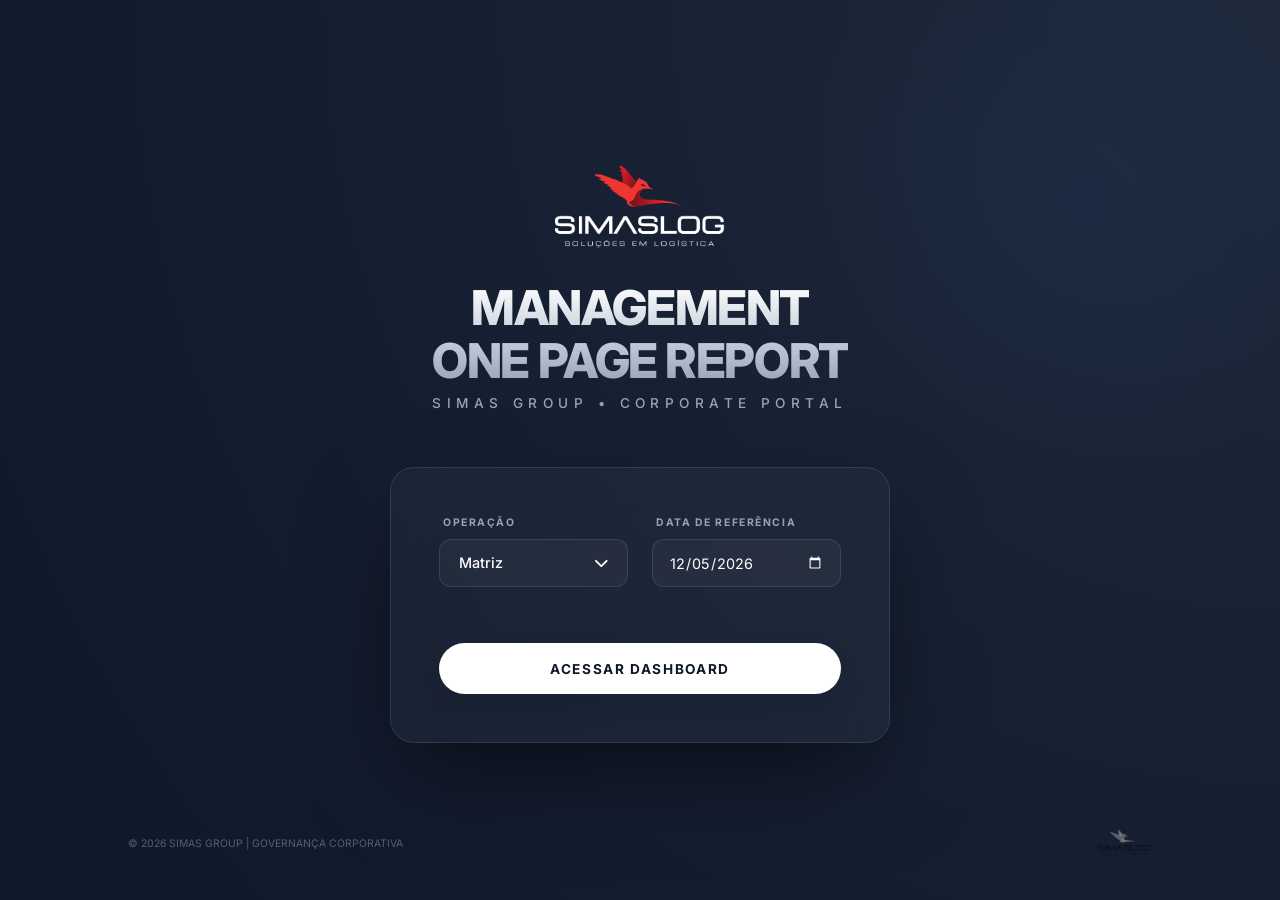
==== index.html @ 9696222a "Add files via upload" ====
<!DOCTYPE html>
<html lang="pt-BR">

<head>
    <meta charset="UTF-8">
    <meta name="viewport" content="width=device-width, initial-scale=1.0">
    <title>Management One Page Report - Simas Logística</title>
    <link href="https://fonts.googleapis.com/css2?family=Inter:wght@300;400;500;600;700;800;900&display=swap"
        rel="stylesheet">
    <link rel="stylesheet" href="https://cdnjs.cloudflare.com/ajax/libs/font-awesome/6.0.0/css/all.min.css">
    <style>
        :root {
            --primary: #0f172a;
            --accent: #3b82f6;
            --white: #ffffff;
            --glass: rgba(255, 255, 255, 0.03);
            --glass-border: rgba(255, 255, 255, 0.1);
            --text-muted: #94a3b8;
        }

        * {
            margin: 0;
            padding: 0;
            box-sizing: border-box;
            font-family: 'Inter', sans-serif;
        }

        body {
            height: 100vh;
            overflow: hidden;
            background: radial-gradient(circle at top right, #1e293b, #0f172a);
            display: flex;
            align-items: center;
            justify-content: center;
            color: var(--white);
            position: relative;
        }

        .bg-glow {
            position: absolute;
            width: 600px;
            height: 600px;
            background: radial-gradient(circle, rgba(59, 130, 246, 0.05) 0%, transparent 70%);
            top: -100px;
            right: -100px;
            z-index: 0;
        }

        .container {
            width: 100%;
            max-width: 1200px;
            padding: 0 5%;
            z-index: 10;
            display: flex;
            flex-direction: column;
            align-items: center;
            text-align: center;
        }

        .hero-section {
            margin-bottom: 3.5rem;
        }

        .main-logo {
            width: 180px;
            margin-bottom: 1.5rem;
        }

        .hero-title {
            font-size: 3rem;
            font-weight: 800;
            line-height: 1.1;
            letter-spacing: -0.03em;
            margin-bottom: 0.5rem;
            text-transform: uppercase;
            background: linear-gradient(to bottom, #ffffff, #94a3b8);
            -webkit-background-clip: text;
            background-clip: text;
            -webkit-text-fill-color: transparent;
        }

        .hero-subtitle {
            font-size: 0.85rem;
            font-weight: 500;
            color: var(--text-muted);
            letter-spacing: 0.4em;
            text-transform: uppercase;
            margin-top: 0.5rem;
        }

        .controls-card {
            background: var(--glass);
            backdrop-filter: blur(20px);
            padding: 3rem;
            border-radius: 24px;
            border: 1px solid var(--glass-border);
            width: 100%;
            max-width: 500px;
            box-shadow: 0 40px 100px -20px rgba(0, 0, 0, 0.6);
            animation: fadeIn 1s ease-out;
        }

        @keyframes fadeIn {
            from {
                opacity: 0;
                transform: translateY(20px);
            }

            to {
                opacity: 1;
                transform: translateY(0);
            }
        }

        .selection-group {
            display: grid;
            grid-template-columns: 1fr 1fr;
            gap: 1.5rem;
            margin-bottom: 2.5rem;
        }

        .selector-box {
            display: flex;
            flex-direction: column;
            align-items: flex-start;
            gap: 0.6rem;
            text-align: left;
            position: relative;
        }

        .label {
            font-size: 0.65rem;
            font-weight: 700;
            color: var(--text-muted);
            text-transform: uppercase;
            letter-spacing: 0.15em;
            padding-left: 4px;
        }

        .discrete-btn {
            width: 100%;
            background: rgba(255, 255, 255, 0.04);
            border: 1px solid var(--glass-border);
            color: white;
            padding: 0.9rem 1.2rem;
            border-radius: 12px;
            font-size: 0.9rem;
            font-weight: 500;
            cursor: pointer;
            transition: all 0.3s cubic-bezier(0.4, 0, 0.2, 1);
            display: flex;
            justify-content: space-between;
            align-items: center;
        }

        .discrete-btn:hover {
            background: rgba(255, 255, 255, 0.08);
            border-color: rgba(255, 255, 255, 0.2);
        }

        #filialMenu {
            display: none;
            position: absolute;
            top: calc(100% + 8px);
            left: 0;
            width: 100%;
            background: #1e293b;
            border: 1px solid var(--glass-border);
            border-radius: 12px;
            overflow: hidden;
            z-index: 100;
            box-shadow: 0 20px 40px rgba(0, 0, 0, 0.5);
        }

        .menu-item {
            padding: 0.8rem 1.2rem;
            font-size: 0.85rem;
            cursor: pointer;
            transition: background 0.2s;
        }

        .menu-item:hover {
            background: var(--accent);
        }

        .date-input {
            width: 100%;
            background: rgba(255, 255, 255, 0.04);
            border: 1px solid var(--glass-border);
            color: white;
            padding: 0.85rem 1rem;
            border-radius: 12px;
            font-size: 0.9rem;
            font-family: inherit;
            cursor: pointer;
            outline: none;
            color-scheme: dark;
        }

        .btn-submit {
            width: 100%;
            background: var(--white);
            color: var(--primary);
            border: none;
            padding: 1.1rem;
            border-radius: 100px;
            font-size: 0.85rem;
            font-weight: 700;
            text-transform: uppercase;
            letter-spacing: 0.12em;
            cursor: pointer;
            transition: all 0.4s cubic-bezier(0.23, 1, 0.32, 1);
            box-shadow: 0 10px 25px rgba(0, 0, 0, 0.1);
            margin-top: 1rem;
        }

        .btn-submit:hover {
            transform: scale(1.02);
            box-shadow: 0 15px 35px rgba(0, 0, 0, 0.2);
            background: #f8fafc;
        }

        .footer {
            position: absolute;
            bottom: 2.5rem;
            width: 100%;
            padding: 0 10%;
            display: flex;
            justify-content: space-between;
            align-items: center;
            opacity: 0.5;
            font-size: 0.65rem;
            color: var(--text-muted);
        }

        .footer-logo img {
            height: 30px;
            filter: grayscale(1) invert(1);
        }
    </style>
</head>

<body>

    <div class="bg-glow"></div>

    <div class="container">
        <div class="hero-section">
            <img src="logo.png" alt="Simas Logística" class="main-logo">
            <h1 class="hero-title">Management <br> One Page Report</h1>
            <div class="hero-subtitle">Simas Group &bull; Corporate Portal</div>
        </div>

        <div class="controls-card">
            <div class="selection-group">
                <div class="selector-box">
                    <span class="label">Operação</span>
                    <button class="discrete-btn" id="branchTrigger" onclick="toggleMenu()">
                        <span id="selectedBranchLabel">Matriz</span>
                        <i class="fas fa-chevron-down"></i>
                    </button>
                    <div id="filialMenu">
                        <div class="menu-item" onclick="selectFilial('Matriz')">Matriz</div>
                        <div class="menu-item" onclick="selectFilial('Funeas')">Funeas</div>
                        <div class="menu-item" onclick="selectFilial('Sorocaba')">Sorocaba</div>
                        <div class="menu-item" onclick="selectFilial('São Roque')">São Roque</div>
                        <div class="menu-item" onclick="selectFilial('Prefeitura SJP')">Prefeitura SJP</div>
                        <div class="menu-item" onclick="selectFilial('Camaçari')">Camaçari</div>
                    </div>
                </div>

                <div class="selector-box">
                    <span class="label">Data de Referência</span>
                    <input type="date" id="dateSelect" class="date-input">
                </div>
            </div>

            <button class="btn-submit" onclick="accessReport()">
                Acessar Dashboard
            </button>
        </div>
    </div>

    <div class="footer">
        <div>© 2026 SIMAS GROUP | GOVERNANÇA CORPORATIVA</div>
        <div class="footer-logo"><img src="logo.png" alt="Logo"></div>
    </div>

    <script>
        let selectedFilial = 'Matriz';
        const now = new Date();
        document.getElementById('dateSelect').value = now.toISOString().split('T')[0];

        function toggleMenu() {
            const menu = document.getElementById('filialMenu');
            menu.style.display = menu.style.display === 'block' ? 'none' : 'block';
        }

        function selectFilial(name) {
            selectedFilial = name;
            document.getElementById('selectedBranchLabel').innerText = name;
            document.getElementById('filialMenu').style.display = 'none';
        }

        function accessReport() {
            const dateVal = document.getElementById('dateSelect').value;
            if (!dateVal) return alert('Selecione a data');
            window.location.href = `report.html?op=${encodeURIComponent(selectedFilial)}&date=${dateVal}`;
        }

        window.onclick = function (event) {
            if (!event.target.matches('#branchTrigger') && !event.target.closest('#branchTrigger')) {
                document.getElementById('filialMenu').style.display = "none";
            }
        }
    </script>

</body>

</html>
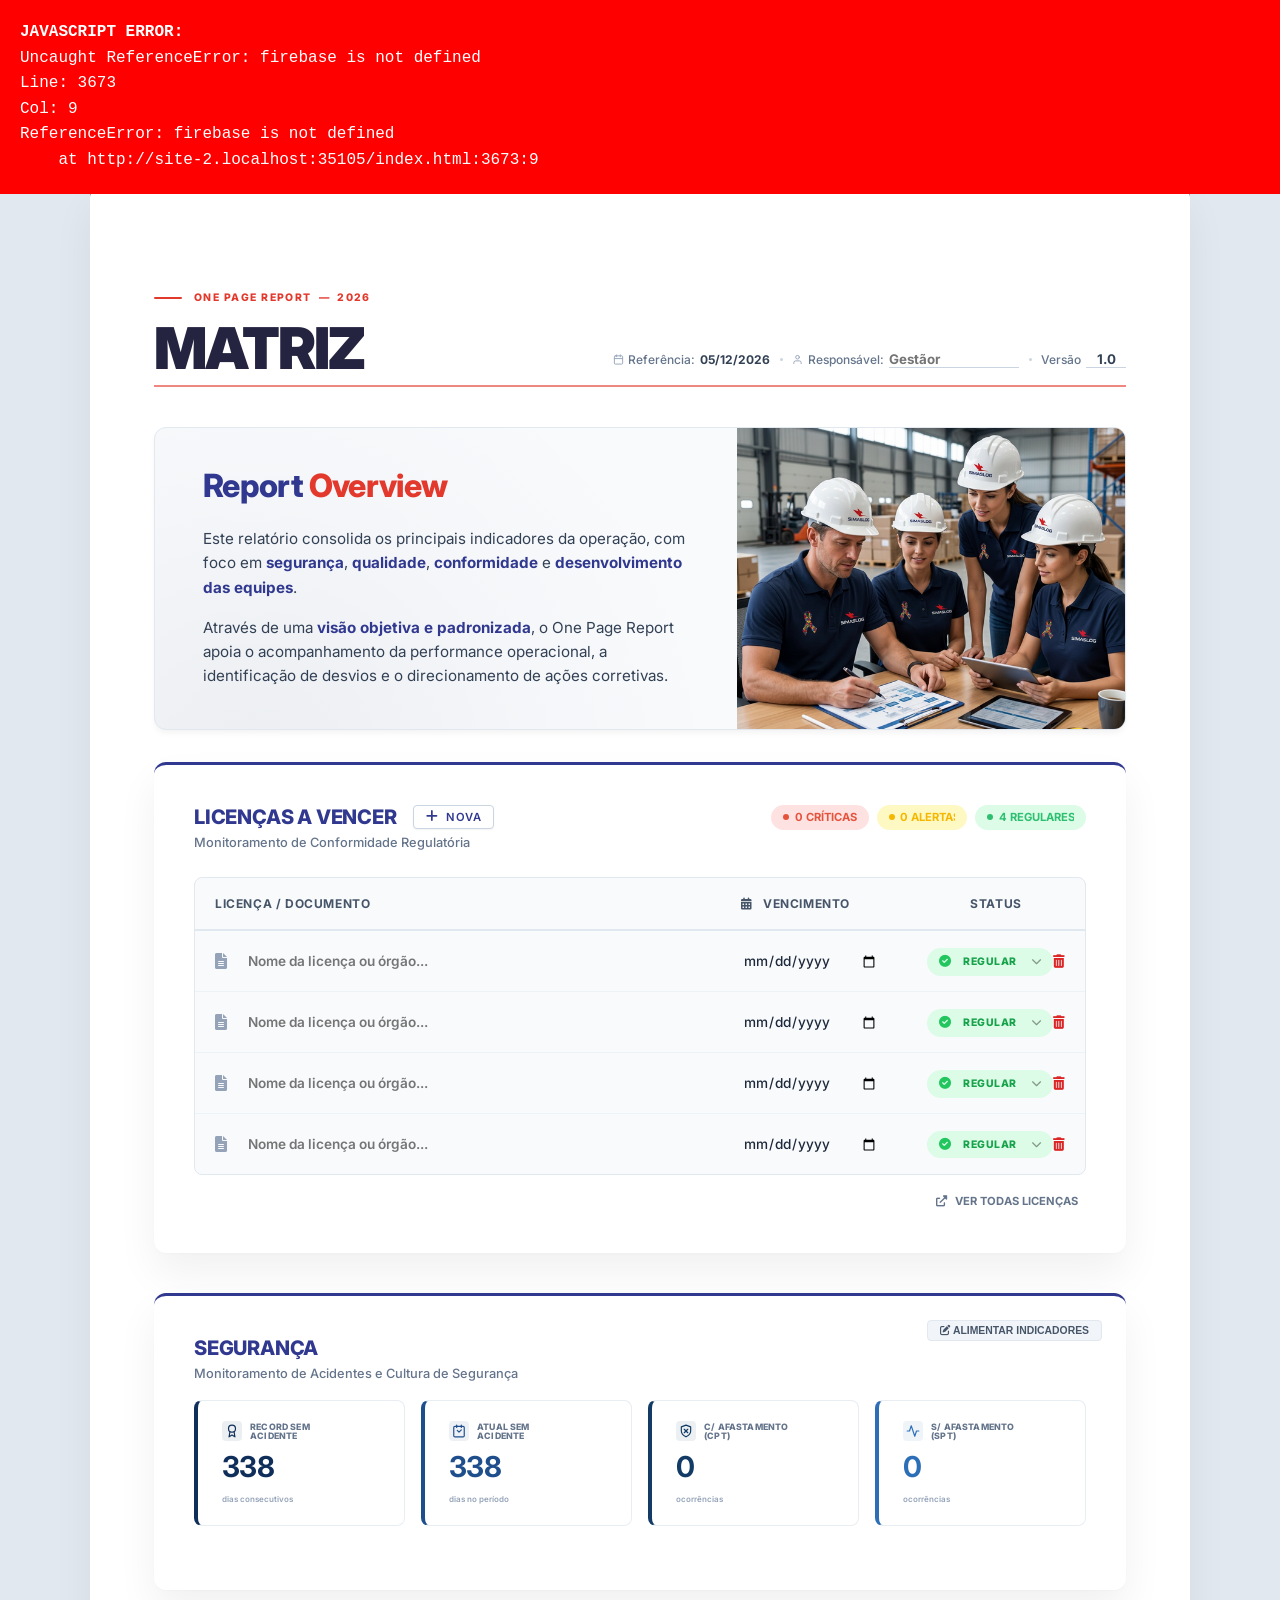
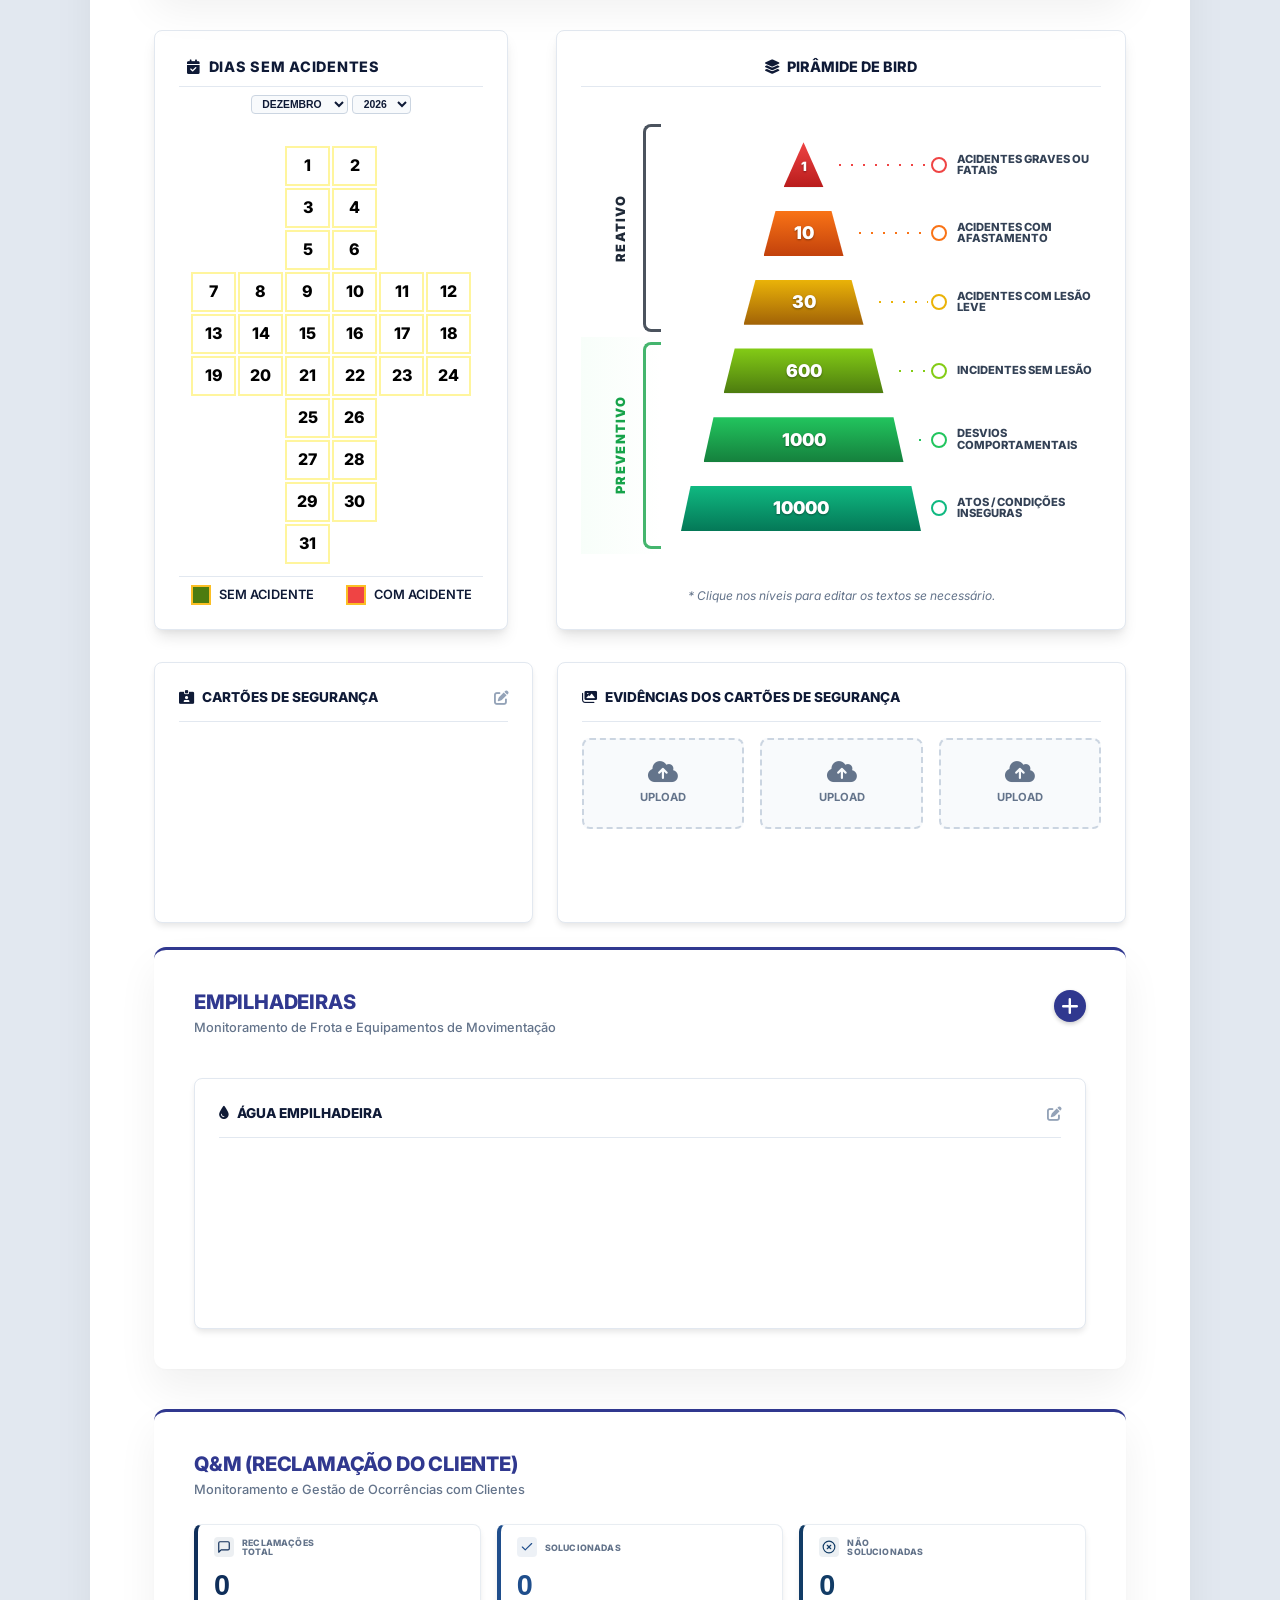
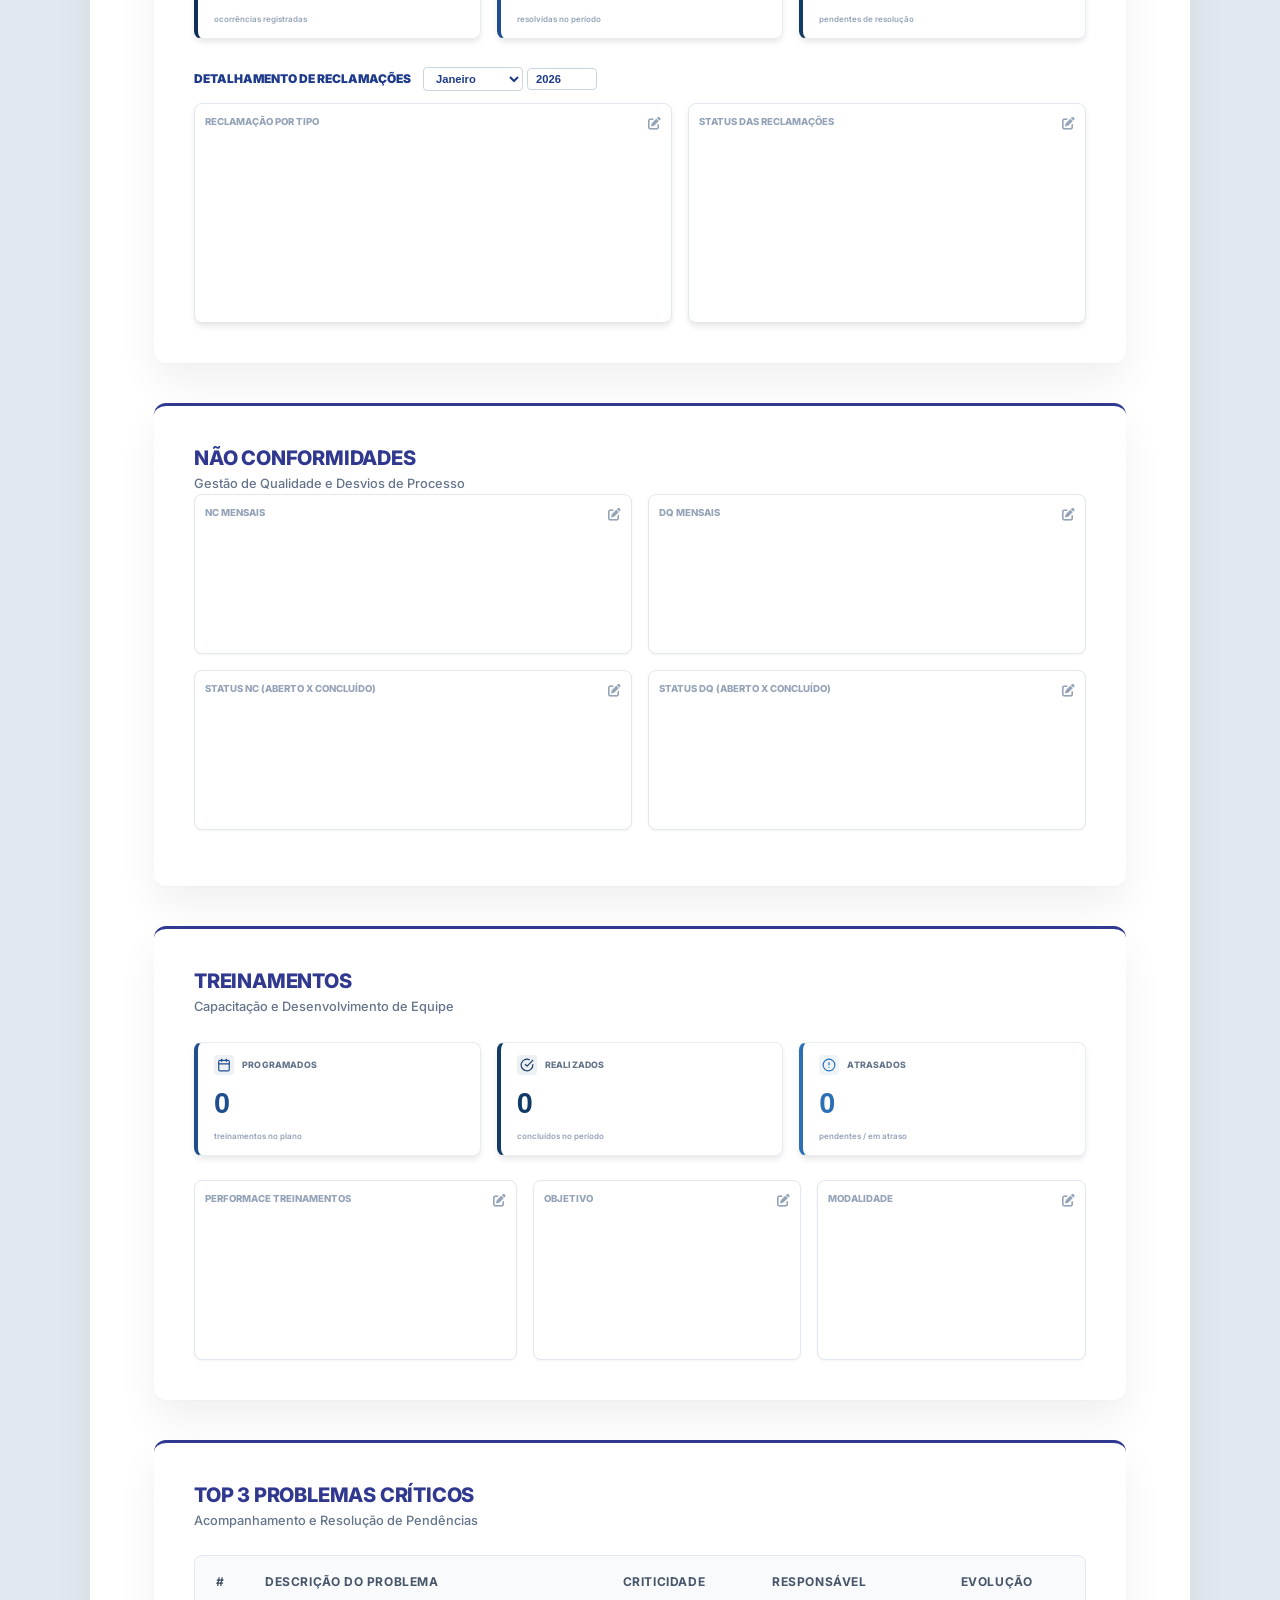
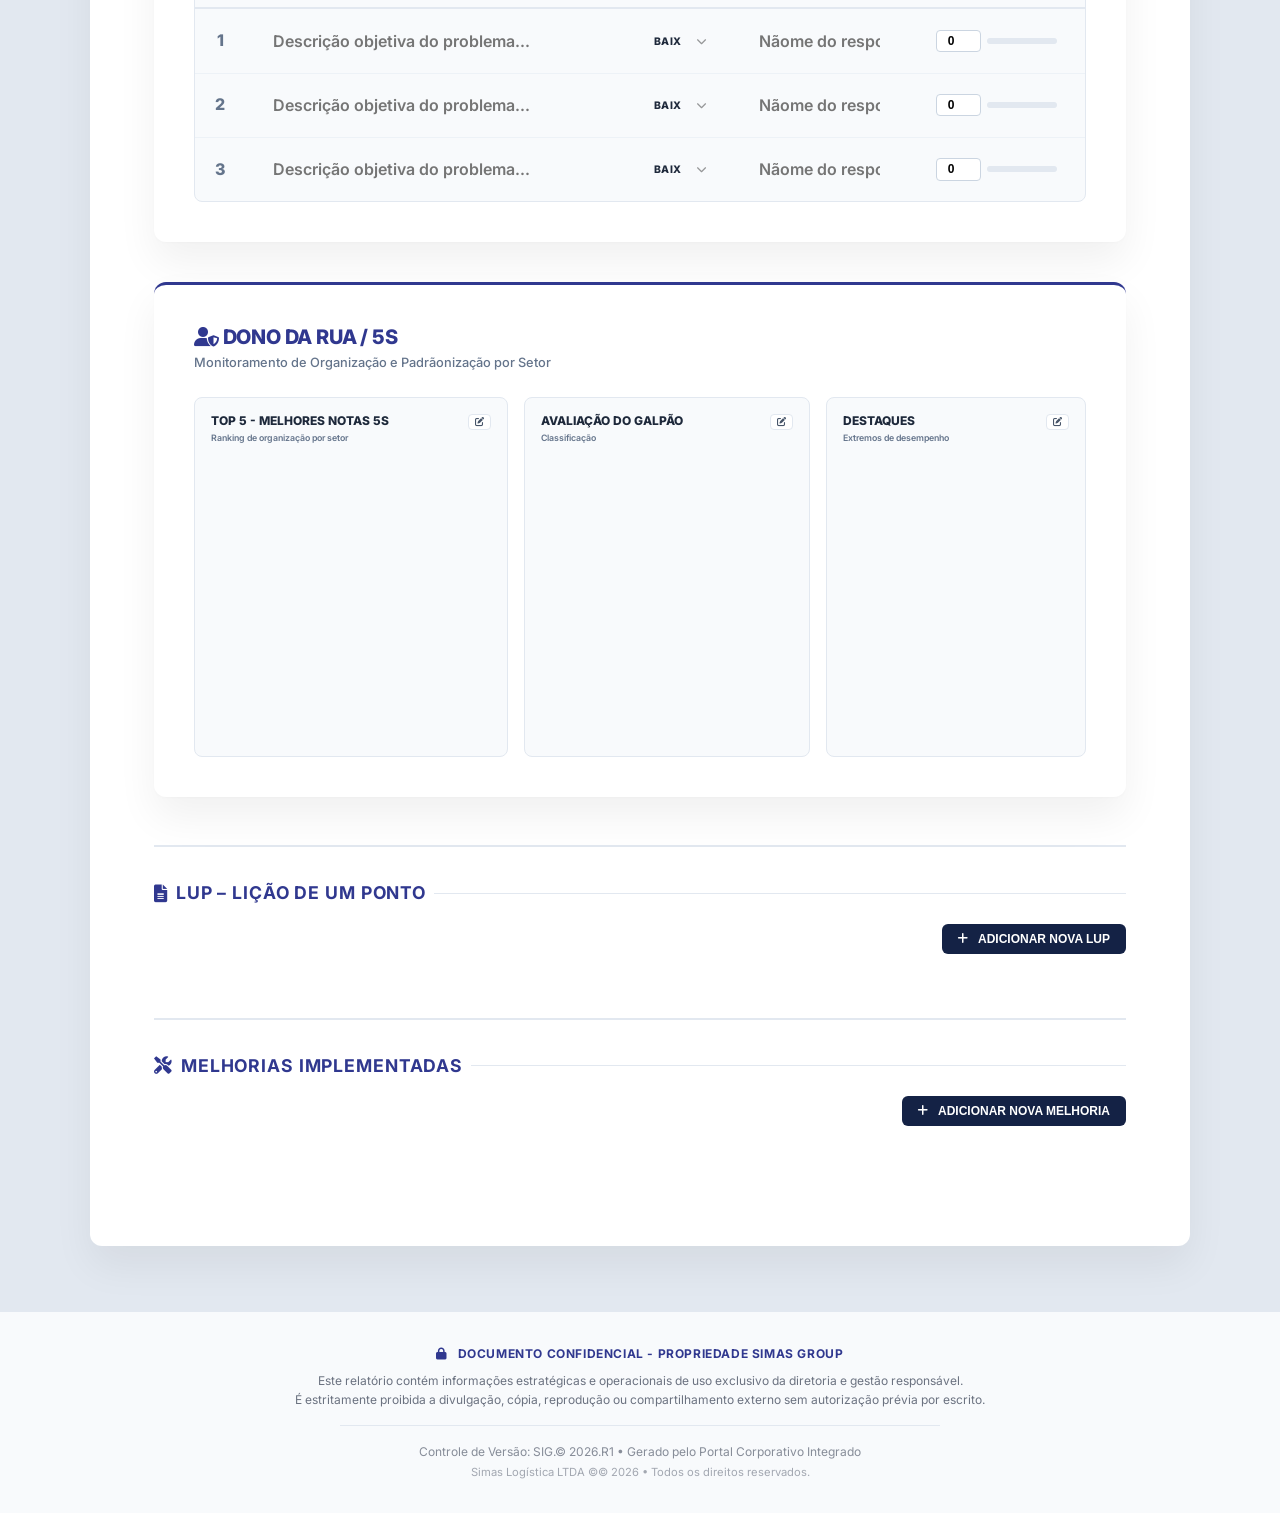
==== commit 7e1b74af: "Add files via upload" ====
--- a/index.html
+++ b/index.html
@@ -2,319 +2,3745 @@
 <html lang="pt-BR">
 
 <head>
+
+    <script>
+        window.onerror = function(msg, url, line, col, error) {
+            var errDiv = document.createElement('div');
+            errDiv.style.cssText = 'position:fixed;top:0;left:0;width:100%;background:red;color:white;z-index:9999;padding:20px;font-size:16px;font-family:monospace;white-space:pre-wrap;';
+            errDiv.innerHTML = '<strong>JAVASCRIPT ERROR:</strong><br>' + msg + '<br>Line: ' + line + '<br>Col: ' + col + '<br>' + (error ? error.stack : '');
+            document.body.appendChild(errDiv);
+            return false;
+        };
+        window.addEventListener('unhandledrejection', function(event) {
+            var errDiv = document.createElement('div');
+            errDiv.style.cssText = 'position:fixed;top:0;left:0;width:100%;background:red;color:white;z-index:9999;padding:20px;font-size:16px;font-family:monospace;white-space:pre-wrap;';
+            errDiv.innerHTML = '<strong>PROMISE REJECTION:</strong><br>' + event.reason;
+            if(document.body) document.body.appendChild(errDiv);
+        });
+    </script>
+
     <meta charset="UTF-8">
     <meta name="viewport" content="width=device-width, initial-scale=1.0">
-    <title>Management One Page Report - Simas Logística</title>
-    <link href="https://fonts.googleapis.com/css2?family=Inter:wght@300;400;500;600;700;800;900&display=swap"
+    <title>One Page Report - Simas Logística</title>
+    <link rel="stylesheet" href="style.css">
+    <link rel="stylesheet" href="css/safety-cross.css">
+    <link href="https://fonts.googleapis.com/css2?family=Inter:wght@300;400;500;600;700;800&display=swap"
         rel="stylesheet">
     <link rel="stylesheet" href="https://cdnjs.cloudflare.com/ajax/libs/font-awesome/6.0.0/css/all.min.css">
+    <script src="https://cdn.jsdelivr.net/npm/chart.js"></script>
+    <script src="https://cdn.jsdelivr.net/npm/chartjs-plugin-datalabels@2"></script>
     <style>
-        :root {
-            --primary: #0f172a;
-            --accent: #3b82f6;
-            --white: #ffffff;
-            --glass: rgba(255, 255, 255, 0.03);
-            --glass-border: rgba(255, 255, 255, 0.1);
-            --text-muted: #94a3b8;
-        }
-
-        * {
+        /* Specific Report Styles */
+        body {
+            background-color: #e2e8f0;
+            padding-top: 100px;
+            /* compensa o header fixo */
+        }
+
+        /* ============================================
+           INSTITUTIONAL REPORT HEADER
+        ============================================ */
+        .report-inst-header {
+            position: fixed;
+            top: 0;
+            left: 0;
+            width: 100%;
+            z-index: 1100;
+            background: #252440;
+            height: 100px;
+            display: flex;
+            align-items: center;
+            padding: 0 2rem;
+            justify-content: space-between;
+            font-family: var(--font-sans);
+            box-shadow: 0 2px 12px rgba(0, 0, 0, 0.25);
+        }
+
+        /* Thin accent line at bottom */
+        .report-inst-header::after {
+            content: '';
+            position: absolute;
+            bottom: 0;
+            left: 0;
+            width: 100%;
+            height: 3px;
+            background: #e3382c;
+        }
+
+        /* LEFT SIDE */
+        .rih-left {
+            display: flex;
+            align-items: center;
+            gap: 1rem;
+        }
+
+        .rih-logo {
+            height: 60px;
+            width: auto;
+            flex-shrink: 0;
+        }
+
+        .rih-divider {
+            width: 1px;
+            height: 50px;
+            background: rgba(255, 255, 255, 0.2);
+            flex-shrink: 0;
+        }
+
+        .rih-brand {
+            display: flex;
+            flex-direction: column;
+            gap: 2px;
+        }
+
+        .rih-brand-name {
+            font-size: 1.4rem;
+            font-weight: 800;
+            color: #ffffff;
+            letter-spacing: -0.01em;
+            line-height: 1;
+        }
+
+        .rih-brand-sub {
+            font-size: 0.85rem;
+            font-weight: 500;
+            color: rgba(255, 255, 255, 0.55);
+            letter-spacing: 0.04em;
+            text-transform: uppercase;
+        }
+
+        .rih-separator {
+            width: 1px;
+            height: 28px;
+            background: rgba(255, 255, 255, 0.15);
+            margin: 0 0.5rem;
+            flex-shrink: 0;
+        }
+
+        .rih-doc-type {
+            display: flex;
+            flex-direction: column;
+            gap: 2px;
+        }
+
+        .rih-doc-label {
+            font-size: 0.75rem;
+            font-weight: 700;
+            color: rgba(255, 255, 255, 0.45);
+            text-transform: uppercase;
+            letter-spacing: 0.08em;
+            line-height: 1;
+        }
+
+        .rih-doc-title {
+            font-size: 1.15rem;
+            font-weight: 700;
+            color: #ffffff;
+            line-height: 1;
+            display: flex;
+            align-items: center;
+            gap: 0.4rem;
+        }
+
+        .rih-aÁÁrea-tag {
+            background: rgba(255, 255, 255, 0.12);
+            border: 1px solid rgba(255, 255, 255, 0.2);
+            border-radius: 4px;
+            padding: 1px 7px;
+            font-size: 0.85rem;
+            font-weight: 600;
+            color: rgba(255, 255, 255, 0.85);
+            display: flex;
+            align-items: center;
+            gap: 0.25rem;
+        }
+
+        .rih-aÁÁrea-tag input {
+            background: transparent;
+            border: none;
+            color: inherit;
+            font-size: inherit;
+            font-weight: inherit;
+            font-family: inherit;
+            width: 75px;
+            outline: none;
+            padding: 0;
+        }
+
+        /* RIGHT SIDE */
+        .rih-right {
+            display: flex;
+            align-items: center;
+            gap: 1.25rem;
+        }
+
+        .rih-meta-item {
+            display: flex;
+            flex-direction: column;
+            align-items: flex-end;
+            gap: 1px;
+        }
+
+        .rih-meta-label {
+            font-size: 0.7rem;
+            font-weight: 700;
+            color: rgba(255, 255, 255, 0.4);
+            text-transform: uppercase;
+            letter-spacing: 0.08em;
+            line-height: 1;
+        }
+
+        .rih-meta-value {
+            font-size: 1.1rem;
+            font-weight: 700;
+            color: #ffffff;
+            line-height: 1.1;
+        }
+
+        .rih-meta-value input {
+            background: transparent;
+            border: none;
+            border-bottom: 1px solid rgba(255, 255, 255, 0.2);
+            color: #ffffff;
+            font-size: inherit;
+            font-weight: inherit;
+            font-family: inherit;
+            text-align: right;
+            outline: none;
+            padding: 0 0 1px 0;
+            width: 120px;
+            transition: border-color 0.2s;
+        }
+
+        .rih-meta-value input:focus {
+            border-bottom-color: rgba(255, 255, 255, 0.6);
+        }
+
+        .rih-meta-value input.narrow {
+            width: 50px;
+        }
+
+        .rih-home-btn {
+            display: flex;
+            align-items: center;
+            gap: 0.4rem;
+            background: rgba(255, 255, 255, 0.1);
+            border: 1px solid rgba(255, 255, 255, 0.18);
+            color: rgba(255, 255, 255, 0.8);
+            border-radius: 6px;
+            padding: 0.35rem 0.75rem;
+            font-size: 0.72rem;
+            font-weight: 600;
+            cursor: pointer;
+            text-decoration: none;
+            transition: all 0.2s;
+            font-family: var(--font-sans);
+            margin-left: 0.5rem;
+        }
+
+        .rih-home-btn:hover {
+            background: rgba(255, 255, 255, 0.18);
+            color: #ffffff;
+        }
+
+        .rih-home-btn svg {
+            width: 13px;
+            height: 13px;
+            flex-shrink: 0;
+        }
+
+        .rih-vert-divider {
+            width: 1px;
+            height: 32px;
+            background: rgba(255, 255, 255, 0.12);
+        }
+
+        /* ============================================
+           FILIAL IDENTITY BLOCK
+        ============================================ */
+        .filial-identity-block {
+            background: #ffffff;
+            padding: 2.5rem 0 1rem 0;
+            margin-bottom: 1.5rem;
+        }
+
+        .fib-eyebrow {
+            display: flex;
+            align-items: center;
+            gap: 0.75rem;
+            margin-bottom: 1rem;
+        }
+
+        .fib-eyebrow-line {
+            display: inline-block;
+            width: 28px;
+            height: 2px;
+            background: #e3382c;
+            flex-shrink: 0;
+            border-radius: 2px;
+        }
+
+        .fib-eyebrow-text {
+            font-size: 0.65rem;
+            font-weight: 800;
+            text-transform: uppercase;
+            letter-spacing: 0.14em;
+            color: #e3382c;
+            line-height: 1;
+        }
+
+        .fib-title {
+            font-size: 3.6rem;
+            font-weight: 900;
+            color: #252440;
+            letter-spacing: -0.03em;
+            line-height: 1;
+            margin: 0 0 1.5rem 0;
+            font-family: var(--font-sans);
+        }
+
+        .fib-rule {
+            height: 1.5px;
+            background: #e3382c;
+            border: none;
+            margin-bottom: 0;
+            opacity: 0.6;
+        }
+
+        .fib-meta {
+            display: flex;
+            align-items: center;
+            gap: 0.6rem;
+            flex-wrap: wrap;
+        }
+
+        .fib-meta-item {
+            display: inline-flex;
+            align-items: center;
+            gap: 0.3rem;
+            font-size: 0.75rem;
+            color: #64748b;
+            font-weight: 500;
+        }
+
+        .fib-meta-item svg {
+            color: #94a3b8;
+        }
+
+        .fib-meta-item strong {
+            color: #334155;
+            font-weight: 700;
+        }
+
+        .fib-meta-dot {
+            display: inline-block;
+            width: 3px;
+            height: 3px;
+            border-radius: 50%;
+            background: #cbd5e1;
+            flex-shrink: 0;
+        }
+
+        /* ============================================
+           COMMITMENT CARD
+        ============================================ */
+        /* ============================================
+           OVERVIEW CARD (INSTITUTIONAL)
+        ============================================ */
+        .overview-card {
+            background: #f8fafc;
+            border: 1px solid #e2e8f0;
+            border-radius: 12px;
+            display: grid;
+            grid-template-columns: 1.5fr 1fr;
+            overflow: hidden;
+            box-shadow: 0 4px 6px -1px rgba(0, 0, 0, 0.05);
+            margin-bottom: 2rem;
+            align-items: center;
+            position: relative;
+        }
+
+        .overview-card::before {
+            content: '';
+            position: absolute;
+            bottom: 0;
+            left: 0;
+            width: 100%;
+            height: 100%;
+            background: radial-gradient(circle at 10% 115%, rgba(0, 10, 55, 0.05) 0%, rgba(0, 10, 55, 0.015) 30%, transparent 50%);
+            pointer-events: none;
+            z-index: 1;
+        }
+
+        .overview-content {
+            padding: 2.5rem 3rem;
+            display: flex;
+            flex-direction: column;
+            justify-content: center;
+            position: relative;
+            z-index: 2;
+        }
+
+        .overview-title {
+            font-size: 2rem;
+            font-weight: 800;
+            margin-bottom: 1.5rem;
+            line-height: 1.1;
+            letter-spacing: -0.02em;
+            font-family: var(--font-sans);
+        }
+
+        .overview-title span.report {
+            color: #30388F;
+        }
+
+        .overview-title span.overview {
+            color: #e3382c;
+        }
+
+        .overview-text {
+            font-size: 0.95rem;
+            color: #334155;
+            line-height: 1.6;
+            font-family: var(--font-sans);
+        }
+
+        .overview-text p {
+            margin-bottom: 1rem;
+        }
+
+        .overview-text p:last-child {
+            margin-bottom: 0;
+        }
+
+        .overview-text strong {
+            font-weight: 700;
+            color: #30388F;
+        }
+
+        .overview-image {
+            width: 100%;
+            height: 100%;
+            min-height: 250px;
+            background-image: url('[data-uri]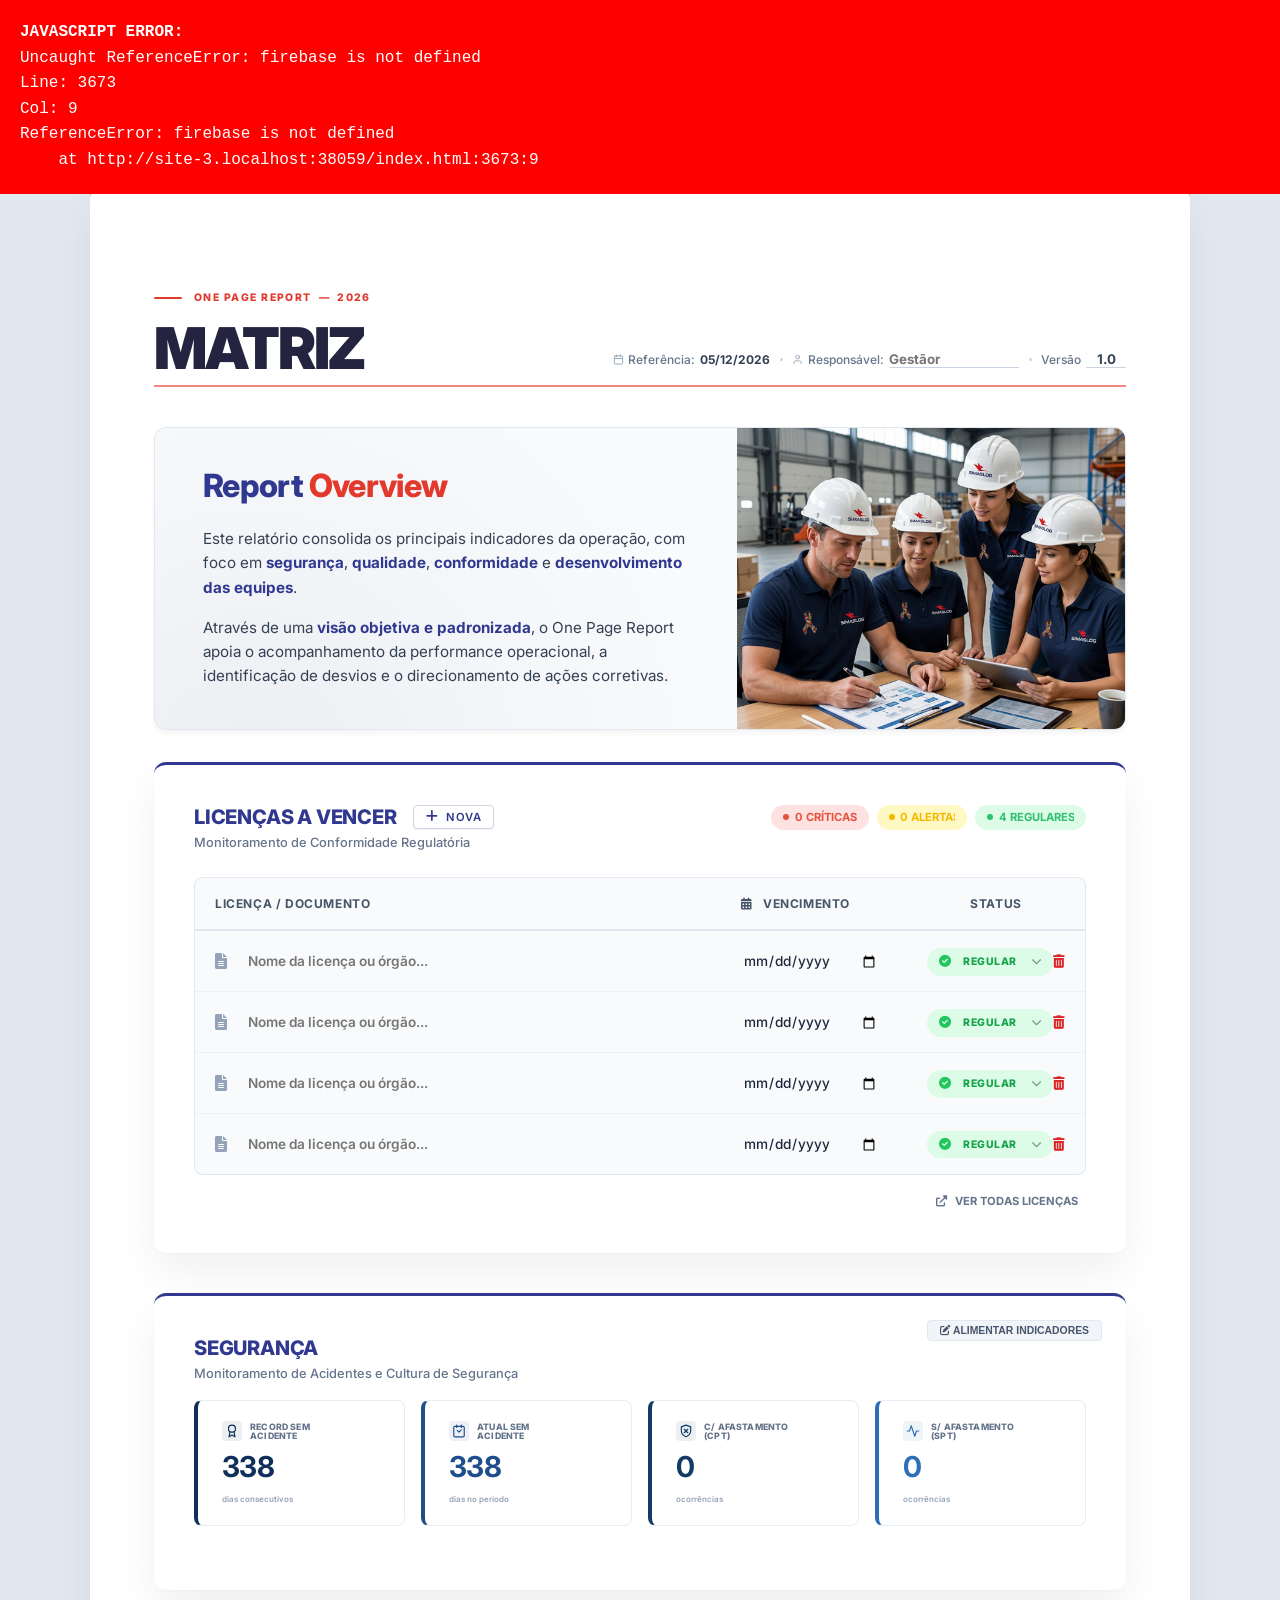
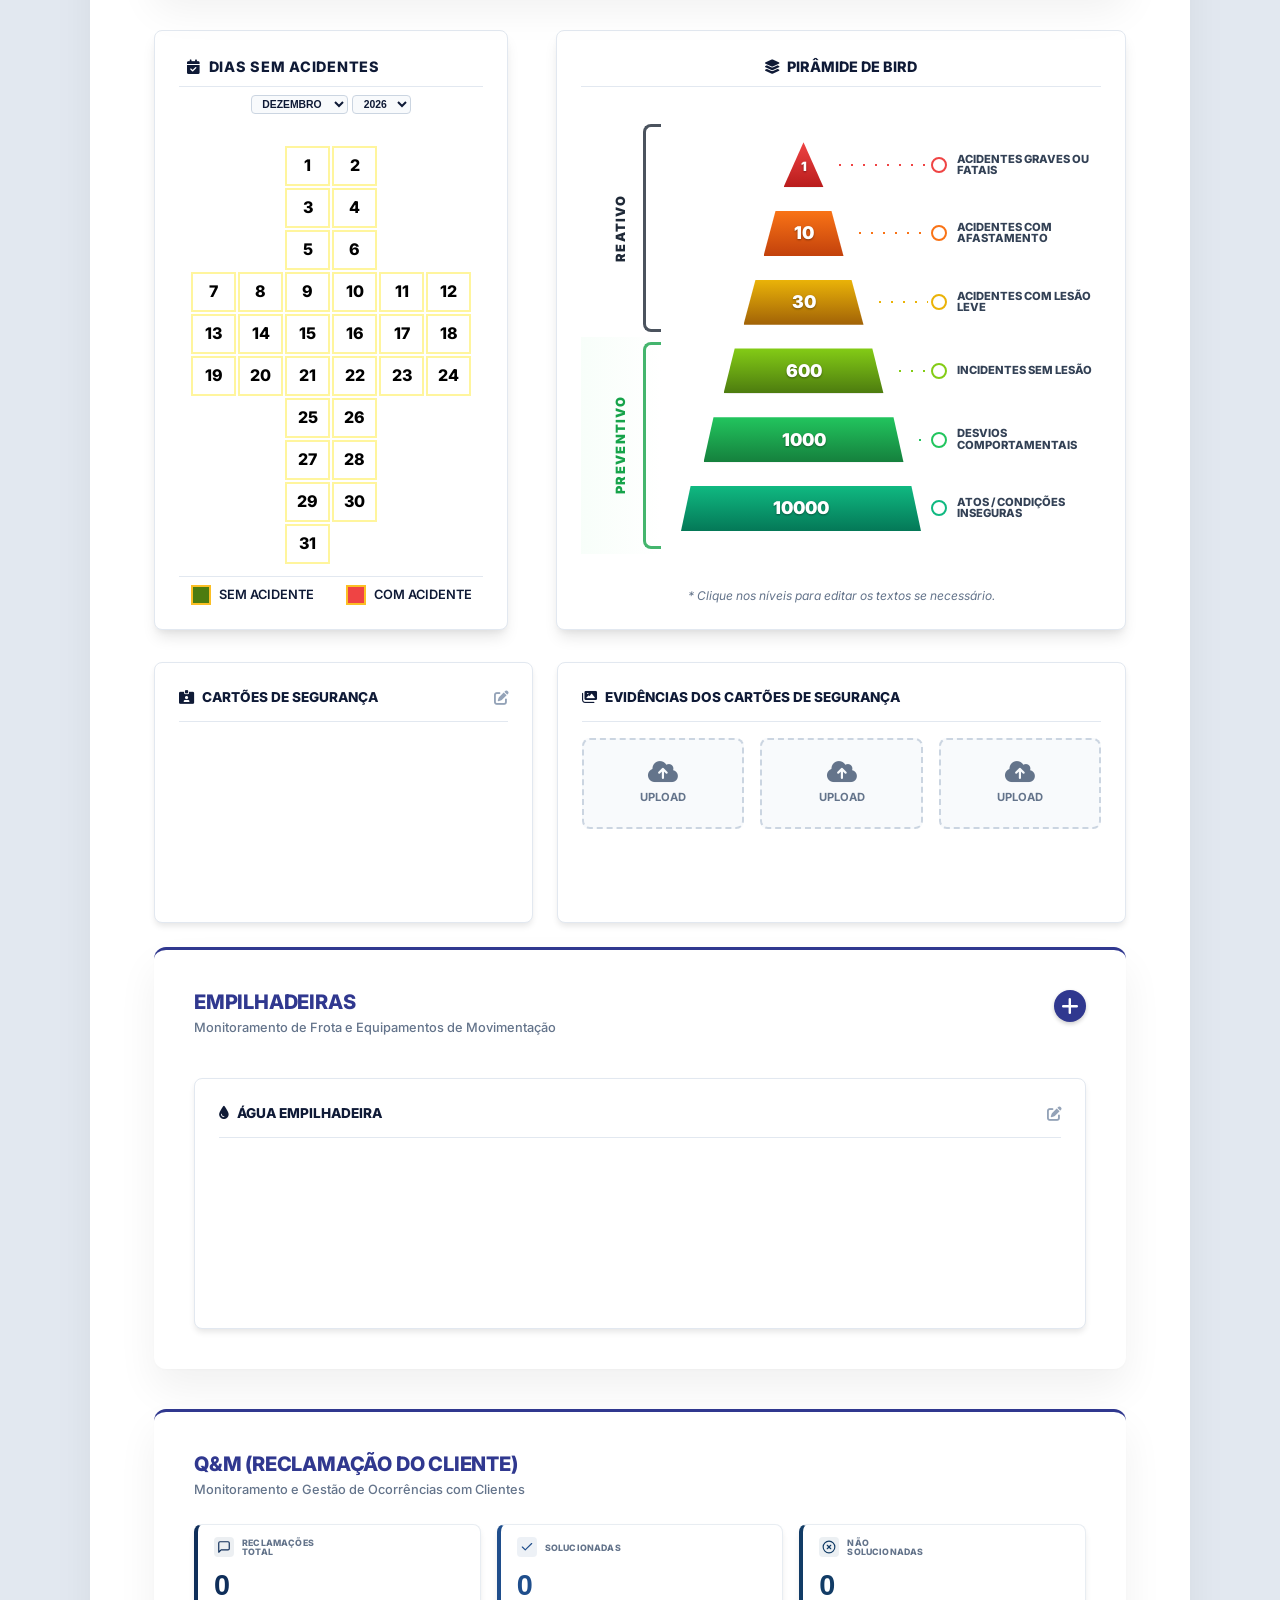
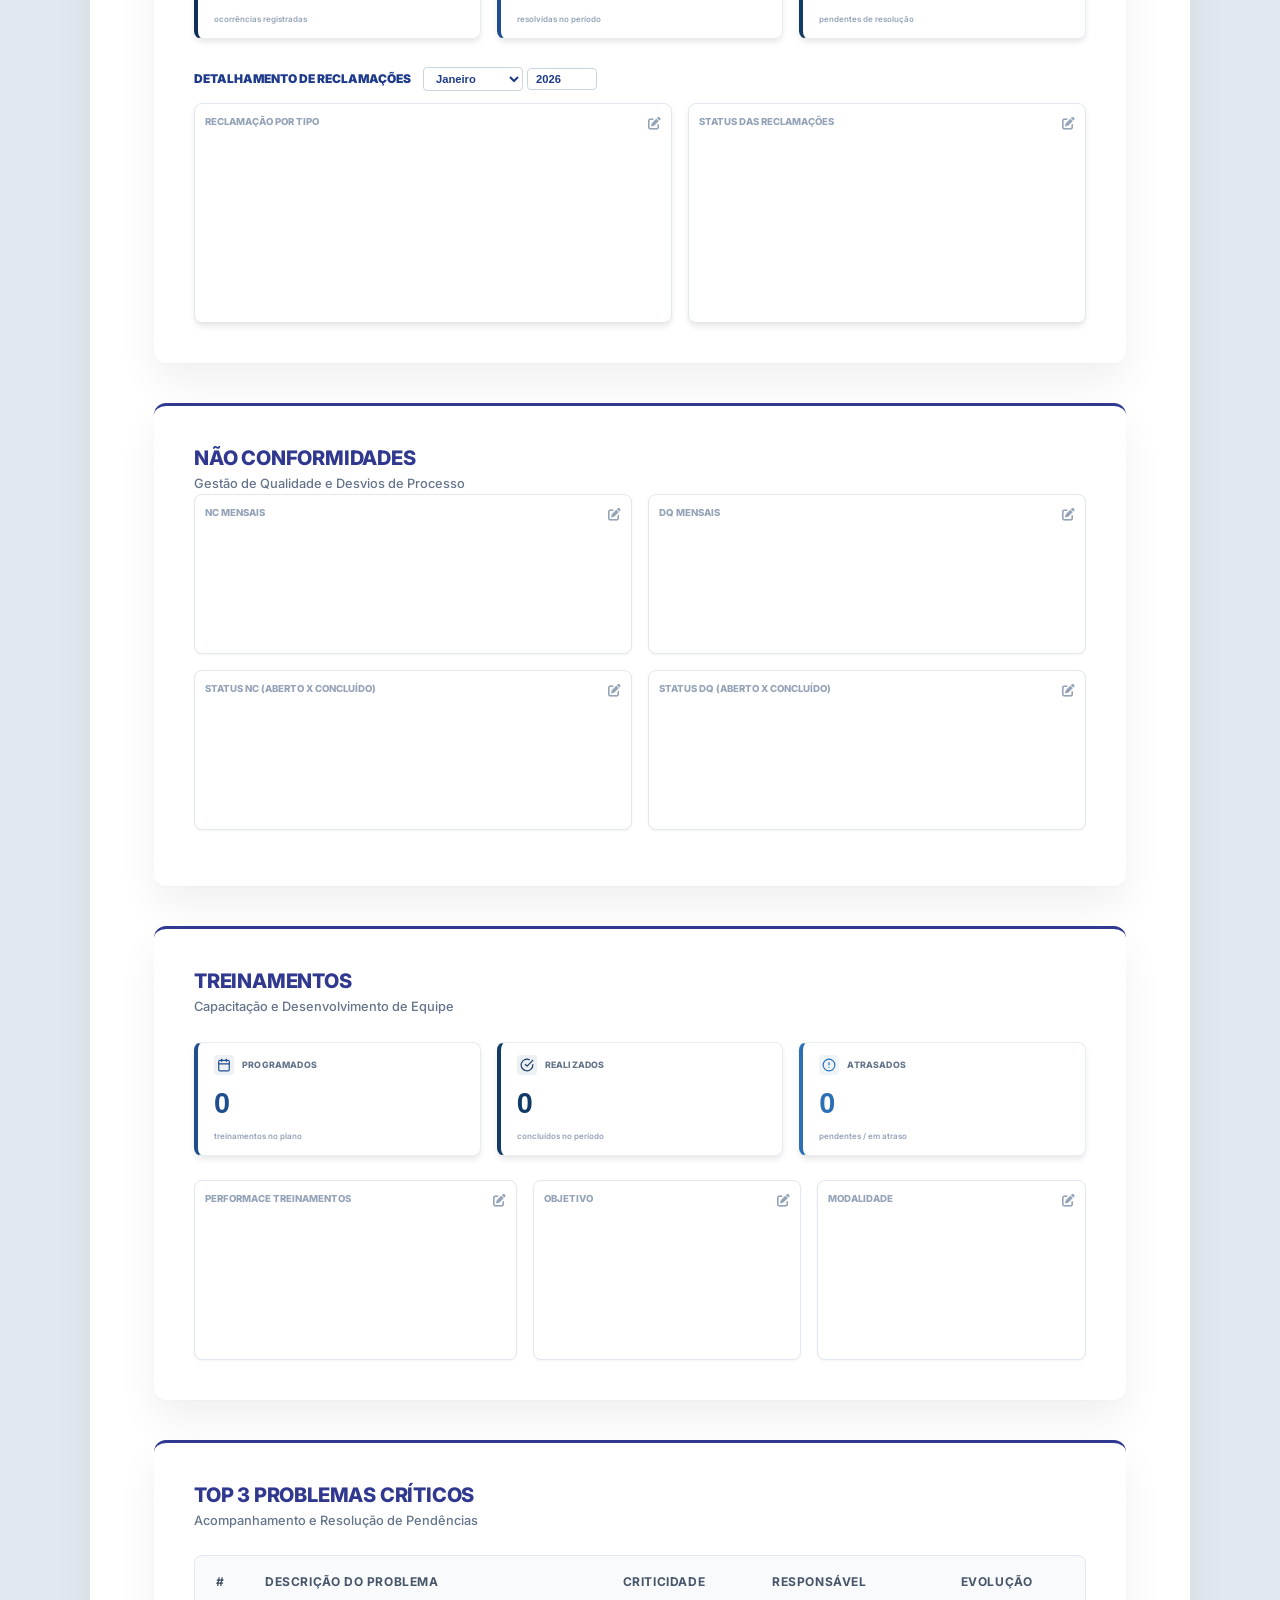
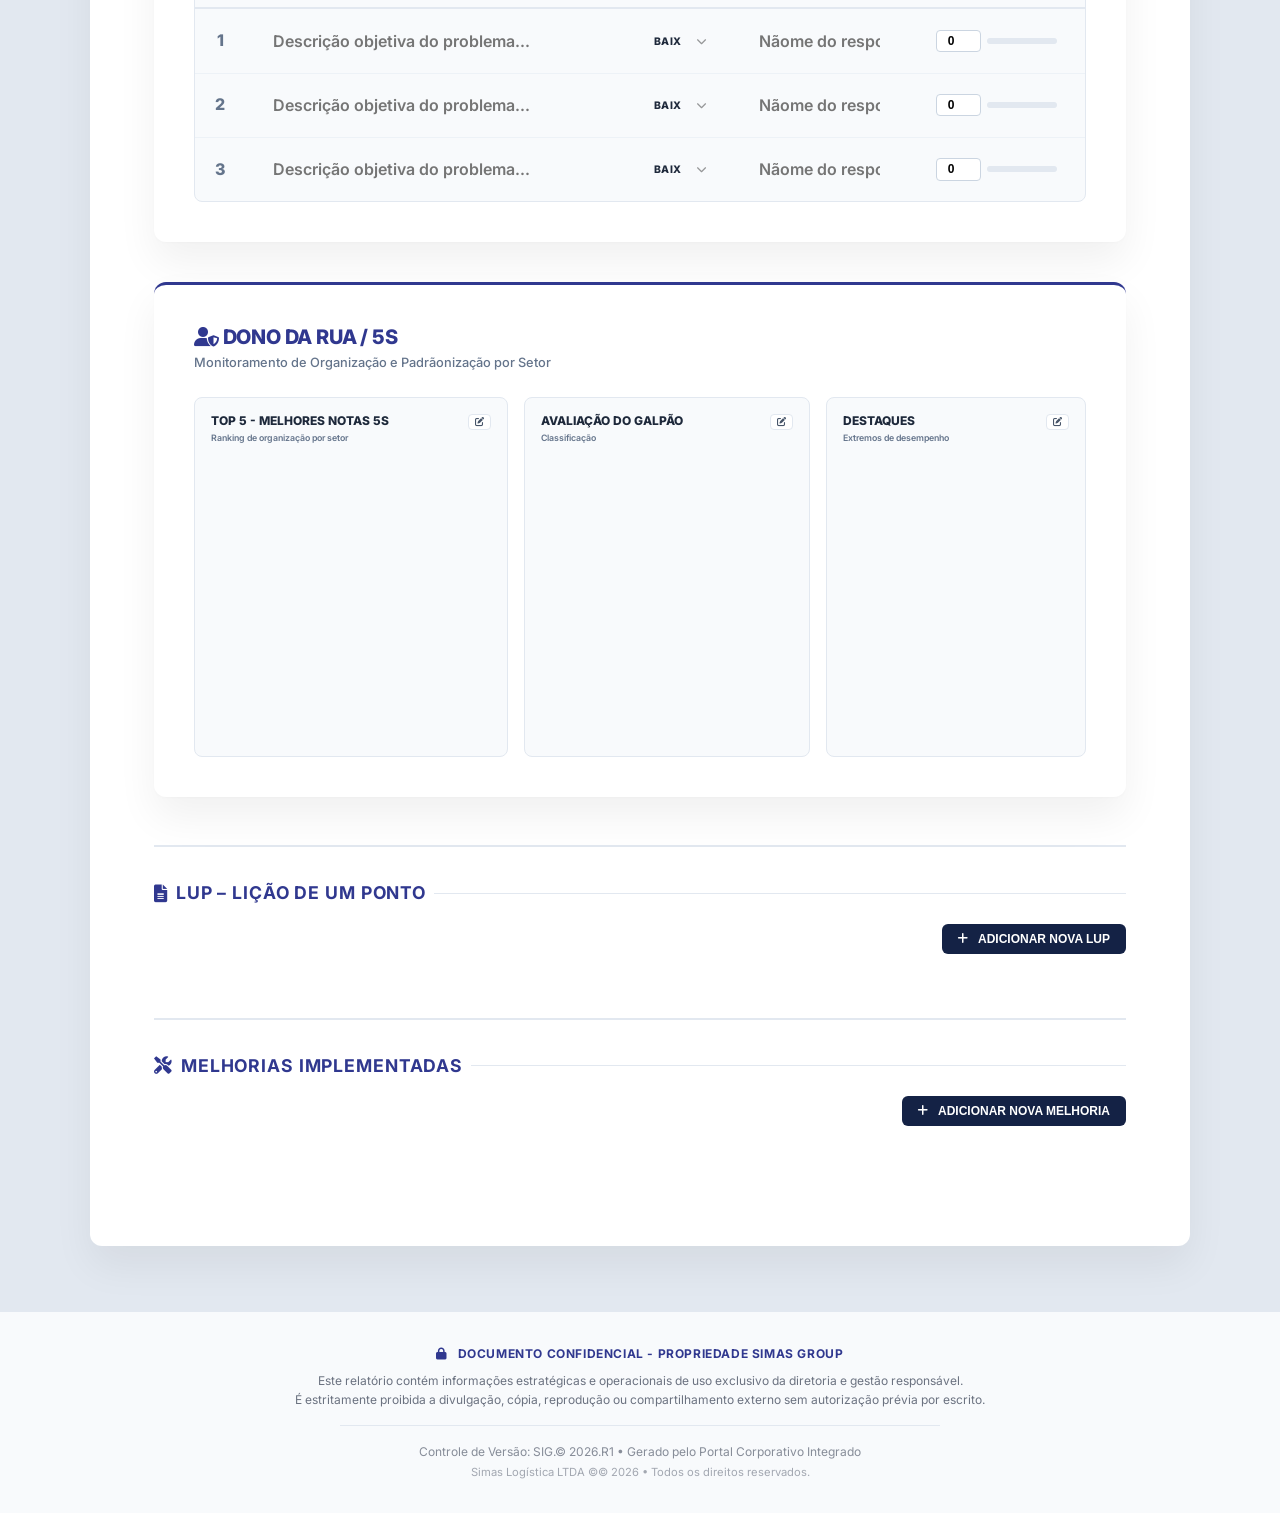
==== commit b6605b68: "Add files via upload" ====
--- a/index.html
+++ b/index.html
@@ -3675,7 +3675,7 @@
     </script>
     
     <!-- Scripts -->
-    <script src="js/report.js?v=1781198376"></script>
+    <script src="js/report.js?v=1781204640"></script>
     <script>
         function updateRowStatusColor(selectEl) {
             const val = selectEl.value;
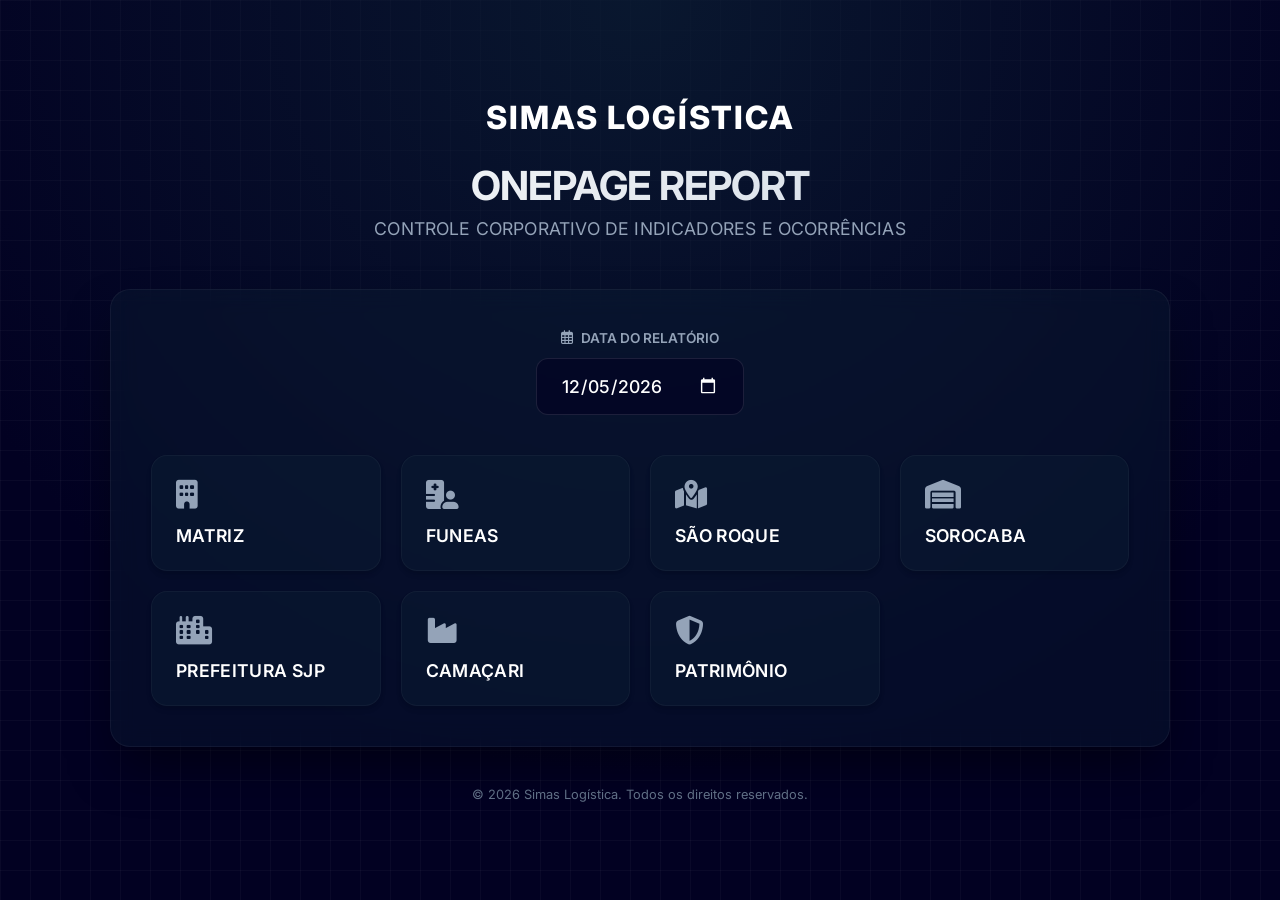
==== commit 64b800b4: "Add files via upload" ====
--- a/index.html
+++ b/index.html
@@ -1,3746 +1,327 @@
-<!DOCTYPE html>
-<html lang="pt-BR">
-
-<head>
-
-    <script>
-        window.onerror = function(msg, url, line, col, error) {
-            var errDiv = document.createElement('div');
-            errDiv.style.cssText = 'position:fixed;top:0;left:0;width:100%;background:red;color:white;z-index:9999;padding:20px;font-size:16px;font-family:monospace;white-space:pre-wrap;';
-            errDiv.innerHTML = '<strong>JAVASCRIPT ERROR:</strong><br>' + msg + '<br>Line: ' + line + '<br>Col: ' + col + '<br>' + (error ? error.stack : '');
-            document.body.appendChild(errDiv);
-            return false;
-        };
-        window.addEventListener('unhandledrejection', function(event) {
-            var errDiv = document.createElement('div');
-            errDiv.style.cssText = 'position:fixed;top:0;left:0;width:100%;background:red;color:white;z-index:9999;padding:20px;font-size:16px;font-family:monospace;white-space:pre-wrap;';
-            errDiv.innerHTML = '<strong>PROMISE REJECTION:</strong><br>' + event.reason;
-            if(document.body) document.body.appendChild(errDiv);
-        });
-    </script>
-
-    <meta charset="UTF-8">
-    <meta name="viewport" content="width=device-width, initial-scale=1.0">
-    <title>One Page Report - Simas Logística</title>
-    <link rel="stylesheet" href="style.css">
-    <link rel="stylesheet" href="css/safety-cross.css">
-    <link href="https://fonts.googleapis.com/css2?family=Inter:wght@300;400;500;600;700;800&display=swap"
-        rel="stylesheet">
-    <link rel="stylesheet" href="https://cdnjs.cloudflare.com/ajax/libs/font-awesome/6.0.0/css/all.min.css">
-    <script src="https://cdn.jsdelivr.net/npm/chart.js"></script>
-    <script src="https://cdn.jsdelivr.net/npm/chartjs-plugin-datalabels@2"></script>
-    <style>
-        /* Specific Report Styles */
-        body {
-            background-color: #e2e8f0;
-            padding-top: 100px;
-            /* compensa o header fixo */
-        }
-
-        /* ============================================
-           INSTITUTIONAL REPORT HEADER
-        ============================================ */
-        .report-inst-header {
-            position: fixed;
-            top: 0;
-            left: 0;
-            width: 100%;
-            z-index: 1100;
-            background: #252440;
-            height: 100px;
-            display: flex;
-            align-items: center;
-            padding: 0 2rem;
-            justify-content: space-between;
-            font-family: var(--font-sans);
-            box-shadow: 0 2px 12px rgba(0, 0, 0, 0.25);
-        }
-
-        /* Thin accent line at bottom */
-        .report-inst-header::after {
-            content: '';
-            position: absolute;
-            bottom: 0;
-            left: 0;
-            width: 100%;
-            height: 3px;
-            background: #e3382c;
-        }
-
-        /* LEFT SIDE */
-        .rih-left {
-            display: flex;
-            align-items: center;
-            gap: 1rem;
-        }
-
-        .rih-logo {
-            height: 60px;
-            width: auto;
-            flex-shrink: 0;
-        }
-
-        .rih-divider {
-            width: 1px;
-            height: 50px;
-            background: rgba(255, 255, 255, 0.2);
-            flex-shrink: 0;
-        }
-
-        .rih-brand {
-            display: flex;
-            flex-direction: column;
-            gap: 2px;
-        }
-
-        .rih-brand-name {
-            font-size: 1.4rem;
-            font-weight: 800;
-            color: #ffffff;
-            letter-spacing: -0.01em;
-            line-height: 1;
-        }
-
-        .rih-brand-sub {
-            font-size: 0.85rem;
-            font-weight: 500;
-            color: rgba(255, 255, 255, 0.55);
-            letter-spacing: 0.04em;
-            text-transform: uppercase;
-        }
-
-        .rih-separator {
-            width: 1px;
-            height: 28px;
-            background: rgba(255, 255, 255, 0.15);
-            margin: 0 0.5rem;
-            flex-shrink: 0;
-        }
-
-        .rih-doc-type {
-            display: flex;
-            flex-direction: column;
-            gap: 2px;
-        }
-
-        .rih-doc-label {
-            font-size: 0.75rem;
-            font-weight: 700;
-            color: rgba(255, 255, 255, 0.45);
-            text-transform: uppercase;
-            letter-spacing: 0.08em;
-            line-height: 1;
-        }
-
-        .rih-doc-title {
-            font-size: 1.15rem;
-            font-weight: 700;
-            color: #ffffff;
-            line-height: 1;
-            display: flex;
-            align-items: center;
-            gap: 0.4rem;
-        }
-
-        .rih-aÁÁrea-tag {
-            background: rgba(255, 255, 255, 0.12);
-            border: 1px solid rgba(255, 255, 255, 0.2);
-            border-radius: 4px;
-            padding: 1px 7px;
-            font-size: 0.85rem;
-            font-weight: 600;
-            color: rgba(255, 255, 255, 0.85);
-            display: flex;
-            align-items: center;
-            gap: 0.25rem;
-        }
-
-        .rih-aÁÁrea-tag input {
-            background: transparent;
-            border: none;
-            color: inherit;
-            font-size: inherit;
-            font-weight: inherit;
-            font-family: inherit;
-            width: 75px;
-            outline: none;
-            padding: 0;
-        }
-
-        /* RIGHT SIDE */
-        .rih-right {
-            display: flex;
-            align-items: center;
-            gap: 1.25rem;
-        }
-
-        .rih-meta-item {
-            display: flex;
-            flex-direction: column;
-            align-items: flex-end;
-            gap: 1px;
-        }
-
-        .rih-meta-label {
-            font-size: 0.7rem;
-            font-weight: 700;
-            color: rgba(255, 255, 255, 0.4);
-            text-transform: uppercase;
-            letter-spacing: 0.08em;
-            line-height: 1;
-        }
-
-        .rih-meta-value {
-            font-size: 1.1rem;
-            font-weight: 700;
-            color: #ffffff;
-            line-height: 1.1;
-        }
-
-        .rih-meta-value input {
-            background: transparent;
-            border: none;
-            border-bottom: 1px solid rgba(255, 255, 255, 0.2);
-            color: #ffffff;
-            font-size: inherit;
-            font-weight: inherit;
-            font-family: inherit;
-            text-align: right;
-            outline: none;
-            padding: 0 0 1px 0;
-            width: 120px;
-            transition: border-color 0.2s;
-        }
-
-        .rih-meta-value input:focus {
-            border-bottom-color: rgba(255, 255, 255, 0.6);
-        }
-
-        .rih-meta-value input.narrow {
-            width: 50px;
-        }
-
-        .rih-home-btn {
-            display: flex;
-            align-items: center;
-            gap: 0.4rem;
-            background: rgba(255, 255, 255, 0.1);
-            border: 1px solid rgba(255, 255, 255, 0.18);
-            color: rgba(255, 255, 255, 0.8);
-            border-radius: 6px;
-            padding: 0.35rem 0.75rem;
-            font-size: 0.72rem;
-            font-weight: 600;
-            cursor: pointer;
-            text-decoration: none;
-            transition: all 0.2s;
-            font-family: var(--font-sans);
-            margin-left: 0.5rem;
-        }
-
-        .rih-home-btn:hover {
-            background: rgba(255, 255, 255, 0.18);
-            color: #ffffff;
-        }
-
-        .rih-home-btn svg {
-            width: 13px;
-            height: 13px;
-            flex-shrink: 0;
-        }
-
-        .rih-vert-divider {
-            width: 1px;
-            height: 32px;
-            background: rgba(255, 255, 255, 0.12);
-        }
-
-        /* ============================================
-           FILIAL IDENTITY BLOCK
-        ============================================ */
-        .filial-identity-block {
-            background: #ffffff;
-            padding: 2.5rem 0 1rem 0;
-            margin-bottom: 1.5rem;
-        }
-
-        .fib-eyebrow {
-            display: flex;
-            align-items: center;
-            gap: 0.75rem;
-            margin-bottom: 1rem;
-        }
-
-        .fib-eyebrow-line {
-            display: inline-block;
-            width: 28px;
-            height: 2px;
-            background: #e3382c;
-            flex-shrink: 0;
-            border-radius: 2px;
-        }
-
-        .fib-eyebrow-text {
-            font-size: 0.65rem;
-            font-weight: 800;
-            text-transform: uppercase;
-            letter-spacing: 0.14em;
-            color: #e3382c;
-            line-height: 1;
-        }
-
-        .fib-title {
-            font-size: 3.6rem;
-            font-weight: 900;
-            color: #252440;
-            letter-spacing: -0.03em;
-            line-height: 1;
-            margin: 0 0 1.5rem 0;
-            font-family: var(--font-sans);
-        }
-
-        .fib-rule {
-            height: 1.5px;
-            background: #e3382c;
-            border: none;
-            margin-bottom: 0;
-            opacity: 0.6;
-        }
-
-        .fib-meta {
-            display: flex;
-            align-items: center;
-            gap: 0.6rem;
-            flex-wrap: wrap;
-        }
-
-        .fib-meta-item {
-            display: inline-flex;
-            align-items: center;
-            gap: 0.3rem;
-            font-size: 0.75rem;
-            color: #64748b;
-            font-weight: 500;
-        }
-
-        .fib-meta-item svg {
-            color: #94a3b8;
-        }
-
-        .fib-meta-item strong {
-            color: #334155;
-            font-weight: 700;
-        }
-
-        .fib-meta-dot {
-            display: inline-block;
-            width: 3px;
-            height: 3px;
-            border-radius: 50%;
-            background: #cbd5e1;
-            flex-shrink: 0;
-        }
-
-        /* ============================================
-           COMMITMENT CARD
-        ============================================ */
-        /* ============================================
-           OVERVIEW CARD (INSTITUTIONAL)
-        ============================================ */
-        .overview-card {
-            background: #f8fafc;
-            border: 1px solid #e2e8f0;
-            border-radius: 12px;
-            display: grid;
-            grid-template-columns: 1.5fr 1fr;
-            overflow: hidden;
-            box-shadow: 0 4px 6px -1px rgba(0, 0, 0, 0.05);
-            margin-bottom: 2rem;
-            align-items: center;
-            position: relative;
-        }
-
-        .overview-card::before {
-            content: '';
-            position: absolute;
-            bottom: 0;
-            left: 0;
-            width: 100%;
-            height: 100%;
-            background: radial-gradient(circle at 10% 115%, rgba(0, 10, 55, 0.05) 0%, rgba(0, 10, 55, 0.015) 30%, transparent 50%);
-            pointer-events: none;
-            z-index: 1;
-        }
-
-        .overview-content {
-            padding: 2.5rem 3rem;
-            display: flex;
-            flex-direction: column;
-            justify-content: center;
-            position: relative;
-            z-index: 2;
-        }
-
-        .overview-title {
-            font-size: 2rem;
-            font-weight: 800;
-            margin-bottom: 1.5rem;
-            line-height: 1.1;
-            letter-spacing: -0.02em;
-            font-family: var(--font-sans);
-        }
-
-        .overview-title span.report {
-            color: #30388F;
-        }
-
-        .overview-title span.overview {
-            color: #e3382c;
-        }
-
-        .overview-text {
-            font-size: 0.95rem;
-            color: #334155;
-            line-height: 1.6;
-            font-family: var(--font-sans);
-        }
-
-        .overview-text p {
-            margin-bottom: 1rem;
-        }
-
-        .overview-text p:last-child {
-            margin-bottom: 0;
-        }
-
-        .overview-text strong {
-            font-weight: 700;
-            color: #30388F;
-        }
-
-        .overview-image {
-            width: 100%;
-            height: 100%;
-            min-height: 250px;
-            background-image: url('[data-uri]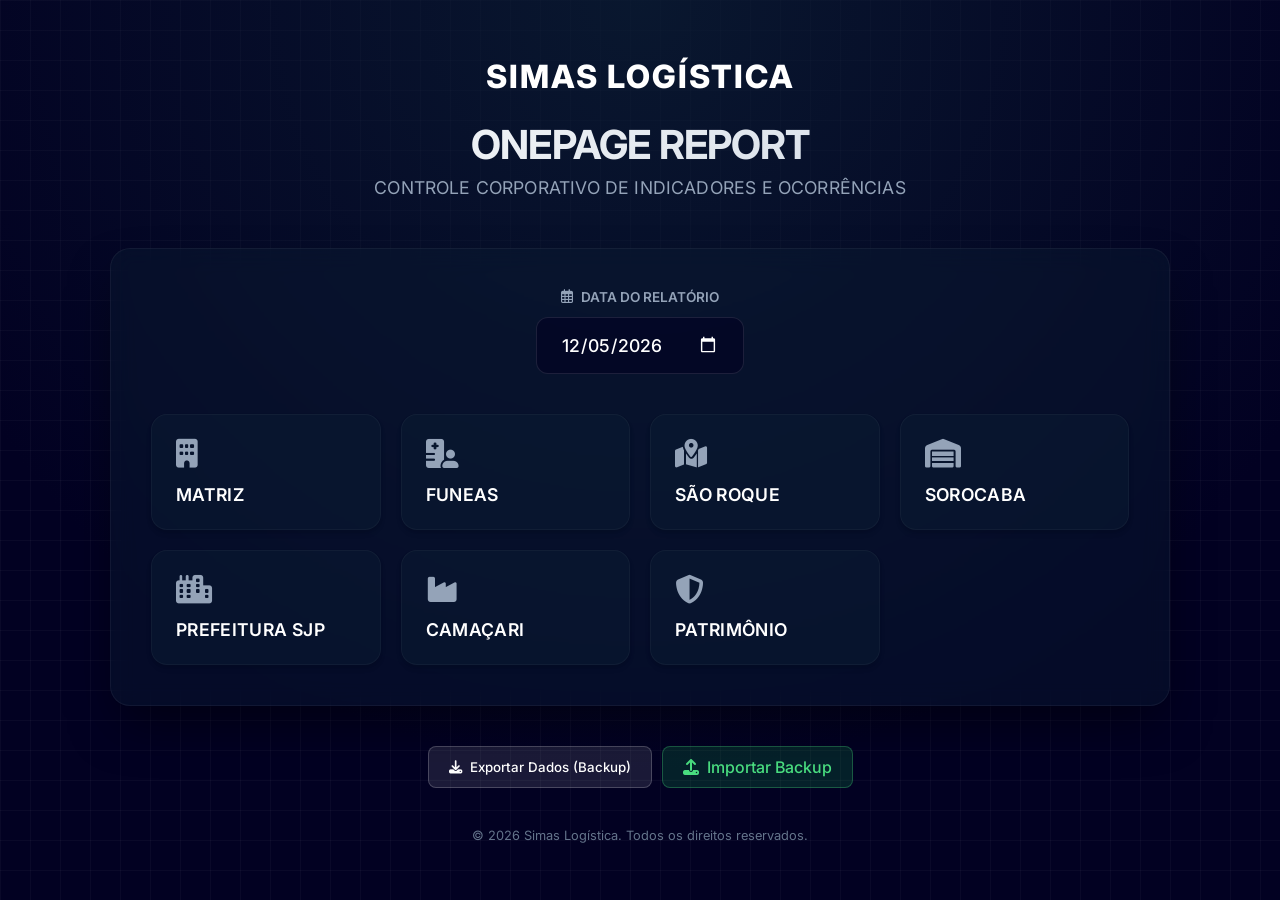
==== commit c152d0e3: "Add files via upload" ====
--- a/index.html
+++ b/index.html
@@ -1,327 +1,370 @@
-<!DOCTYPE html>
-<html lang="pt-BR">
-<head>
-    <meta charset="UTF-8">
-    <meta name="viewport" content="width=device-width, initial-scale=1.0">
-    <title>Portal Corporativo - Simas Logística</title>
-    <link href="https://fonts.googleapis.com/css2?family=Inter:wght@300;400;500;600;700&display=swap" rel="stylesheet">
-    <link href="https://cdnjs.cloudflare.com/ajax/libs/font-awesome/6.4.0/css/all.min.css" rel="stylesheet">
-    <style>
-        :root {
-            --blue-main: #0B1D32;
-            --blue-dark: #020122;
-            --red-main: #A30D00;
-            --red-light: #AB2317;
-            --wine: #4F000B;
-            --white: #FFFFFF;
-        }
-
-        * {
-            margin: 0;
-            padding: 0;
-            box-sizing: border-box;
-            font-family: 'Inter', sans-serif;
-        }
-
-        body {
-            background-color: var(--blue-dark);
-            background-image: 
-                radial-gradient(circle at 50% 0%, rgba(11, 29, 50, 0.8) 0%, transparent 70%),
-                linear-gradient(rgba(255, 255, 255, 0.03) 1px, transparent 1px),
-                linear-gradient(90deg, rgba(255, 255, 255, 0.03) 1px, transparent 1px);
-            background-size: 100% 100%, 30px 30px, 30px 30px;
-            background-attachment: fixed;
-            color: var(--white);
-            display: flex;
-            justify-content: center;
-            align-items: center;
-            min-height: 100vh;
-            overflow-x: hidden;
-        }
-
-        .fade-in {
-            animation: fadeIn 0.8s ease-out forwards;
-            opacity: 0;
-            transform: translateY(15px);
-        }
-
-        @keyframes fadeIn {
-            to {
-                opacity: 1;
-                transform: translateY(0);
-            }
-        }
-
-        .container {
-            width: 100%;
-            max-width: 1100px;
-            padding: 40px 20px;
-            display: flex;
-            flex-direction: column;
-            align-items: center;
-        }
-
-        header {
-            text-align: center;
-            margin-bottom: 50px;
-            width: 100%;
-        }
-
-        .logo {
-            height: 140px;
-            max-width: 100%;
-            object-fit: contain;
-            margin-bottom: 24px;
-            filter: drop-shadow(0 4px 6px rgba(0,0,0,0.5));
-        }
-
-        h1 {
-            font-size: 2.5rem;
-            font-weight: 700;
-            letter-spacing: -0.02em;
-            margin-bottom: 8px;
-            background: linear-gradient(135deg, #ffffff 0%, #cbd5e1 100%);
-            -webkit-background-clip: text;
-            -webkit-text-fill-color: transparent;
-        }
-
-        .subtitle {
-            font-size: 1.1rem;
-            color: #94a3b8;
-            font-weight: 400;
-            letter-spacing: 0.01em;
-            text-transform: uppercase;
-        }
-
-        .dashboard-panel {
-            background: rgba(11, 29, 50, 0.4);
-            backdrop-filter: blur(12px);
-            -webkit-backdrop-filter: blur(12px);
-            border: 1px solid rgba(255, 255, 255, 0.05);
-            border-radius: 20px;
-            padding: 40px;
-            width: 100%;
-            box-shadow: 0 25px 50px -12px rgba(0, 0, 0, 0.5);
-        }
-
-        .date-container {
-            display: flex;
-            flex-direction: column;
-            align-items: center;
-            margin-bottom: 40px;
-        }
-
-        .date-label {
-            font-size: 0.85rem;
-            text-transform: uppercase;
-            font-weight: 600;
-            color: #94a3b8;
-            margin-bottom: 12px;
-            display: flex;
-            align-items: center;
-            gap: 8px;
-        }
-
-        .date-input-wrapper {
-            position: relative;
-            background: rgba(2, 1, 34, 0.6);
-            border: 1px solid rgba(255, 255, 255, 0.1);
-            border-radius: 12px;
-            padding: 4px;
-            transition: all 0.2s ease;
-        }
-
-        .date-input-wrapper:focus-within {
-            border-color: rgba(255, 255, 255, 0.3);
-            box-shadow: 0 0 0 3px rgba(163, 13, 0, 0.2);
-            background: rgba(2, 1, 34, 0.8);
-        }
-
-        .date-input {
-            background: transparent;
-            border: none;
-            color: var(--white);
-            font-size: 1.1rem;
-            padding: 12px 20px;
-            font-family: 'Inter', sans-serif;
-            font-weight: 500;
-            outline: none;
-            cursor: pointer;
-            color-scheme: dark;
-        }
-
-        .grid {
-            display: grid;
-            grid-template-columns: repeat(auto-fit, minmax(220px, 1fr));
-            gap: 20px;
-        }
-
-        .card {
-            background: rgba(11, 29, 50, 0.5);
-            border: 1px solid rgba(255, 255, 255, 0.04);
-            border-radius: 16px;
-            padding: 24px;
-            text-align: left;
-            text-decoration: none;
-            color: var(--white);
-            transition: all 0.2s ease;
-            display: flex;
-            flex-direction: column;
-            align-items: flex-start;
-            justify-content: center;
-            box-shadow: 0 4px 6px -1px rgba(0, 0, 0, 0.1), 0 2px 4px -1px rgba(0, 0, 0, 0.06);
-            cursor: pointer;
-            position: relative;
-            overflow: hidden;
-        }
-
-        .card::before {
-            content: '';
-            position: absolute;
-            top: 0; left: 0; right: 0; bottom: 0;
-            background: linear-gradient(135deg, var(--red-light) 0%, var(--red-main) 100%);
-            opacity: 0;
-            transition: opacity 0.2s ease;
-            z-index: 0;
-        }
-
-        .card > * {
-            position: relative;
-            z-index: 1;
-        }
-
-        .card:hover {
-            transform: translateY(-4px);
-            box-shadow: 0 20px 25px -5px rgba(163, 13, 0, 0.3), 0 10px 10px -5px rgba(163, 13, 0, 0.2);
-            border-color: transparent;
-        }
-
-        .card:hover::before {
-            opacity: 1;
-        }
-
-        .card-icon {
-            font-size: 1.8rem;
-            color: #94a3b8;
-            margin-bottom: 16px;
-            transition: color 0.2s ease;
-        }
-
-        .card:hover .card-icon {
-            color: var(--white);
-        }
-
-        .card-title {
-            font-size: 1.1rem;
-            font-weight: 600;
-            letter-spacing: 0.02em;
-        }
-
-        .footer {
-            margin-top: 40px;
-            text-align: center;
-            font-size: 0.8rem;
-            color: #64748b;
-        }
-
-        #logo-fallback {
-            display: none;
-            font-size: 2rem;
-            font-weight: 800;
-            color: var(--white);
-            letter-spacing: 2px;
-            margin-bottom: 24px;
-        }
-    </style>
-</head>
-<body>
-
-    <div class="container fade-in">
-        <header>
-            <img src="logo.png" alt="Simas Logística" class="logo" id="simasLogo" onerror="this.style.display='none'; document.getElementById('logo-fallback').style.display='block';">
-            <div id="logo-fallback">SIMAS LOGÍSTICA</div>
-            
-            <h1>ONEPAGE REPORT</h1>
-            <p class="subtitle">Controle Corporativo de Indicadores e Ocorrências</p>
-        </header>
-
-        <div class="dashboard-panel">
-            <div class="date-container">
-                <label class="date-label" for="reportDate">
-                    <i class="fa-regular fa-calendar-alt"></i> Data do Relatório
-                </label>
-                <div class="date-input-wrapper">
-                    <input type="date" id="reportDate" class="date-input">
-                </div>
-            </div>
-
-            <div class="grid">
-                <div class="card" onclick="openReport('Matriz')">
-                    <i class="fas fa-building card-icon"></i>
-                    <div class="card-title">MATRIZ</div>
-                </div>
-                <div class="card" onclick="openReport('Funeas')">
-                    <i class="fas fa-hospital-user card-icon"></i>
-                    <div class="card-title">FUNEAS</div>
-                </div>
-                <div class="card" onclick="openReport('São Roque')">
-                    <i class="fas fa-map-location-dot card-icon"></i>
-                    <div class="card-title">SÃO ROQUE</div>
-                </div>
-                <div class="card" onclick="openReport('Sorocaba')">
-                    <i class="fas fa-warehouse card-icon"></i>
-                    <div class="card-title">SOROCABA</div>
-                </div>
-                <div class="card" onclick="openReport('Prefeitura SJP')">
-                    <i class="fas fa-city card-icon"></i>
-                    <div class="card-title">PREFEITURA SJP</div>
-                </div>
-                <div class="card" onclick="openReport('Camaçari')">
-                    <i class="fas fa-industry card-icon"></i>
-                    <div class="card-title">CAMAÇARI</div>
-                </div>
-                <div class="card" onclick="openReport('Patrimônio')">
-                    <i class="fas fa-shield-halved card-icon"></i>
-                    <div class="card-title">PATRIMÔNIO</div>
-                </div>
-            </div>
-        </div>
-
-        <div class="footer">
-            &copy; 2026 Simas Logística. Todos os direitos reservados.
-        </div>
-    </div>
-
-    <script>
-        document.addEventListener('DOMContentLoaded', () => {
-            const today = new Date().toISOString().split('T')[0];
-            document.getElementById('reportDate').value = today;
-
-            fetch('logo.b64')
-                .then(res => {
-                    if(res.ok) return res.text();
-                    throw new Error('No b64');
-                })
-                .then(b64 => {
-                    if(b64 && b64.trim().length > 100) {
-                        document.getElementById('simasLogo').src = b64.trim();
-                    }
-                })
-                .catch(e => {
-                });
-        });
-
-        function openReport(filial) {
-            const selectedDate = document.getElementById('reportDate').value;
-            const targetUrl = `report.html?op=${encodeURIComponent(filial)}&date=${selectedDate}`;
-            
-            document.body.style.opacity = '0';
-            document.body.style.transition = 'opacity 0.2s ease';
-            
-            setTimeout(() => {
-                window.location.href = targetUrl;
-            }, 200);
-        }
-    </script>
-</body>
-</html>
+<!DOCTYPE html>
+<html lang="pt-BR">
+<head>
+    <meta charset="UTF-8">
+    <meta name="viewport" content="width=device-width, initial-scale=1.0">
+    <title>Portal Corporativo - Simas Logística</title>
+    <link href="https://fonts.googleapis.com/css2?family=Inter:wght@300;400;500;600;700&display=swap" rel="stylesheet">
+    <link href="https://cdnjs.cloudflare.com/ajax/libs/font-awesome/6.4.0/css/all.min.css" rel="stylesheet">
+    <style>
+        :root {
+            --blue-main: #0B1D32;
+            --blue-dark: #020122;
+            --red-main: #A30D00;
+            --red-light: #AB2317;
+            --wine: #4F000B;
+            --white: #FFFFFF;
+        }
+
+        * {
+            margin: 0;
+            padding: 0;
+            box-sizing: border-box;
+            font-family: 'Inter', sans-serif;
+        }
+
+        body {
+            background-color: var(--blue-dark);
+            background-image: 
+                radial-gradient(circle at 50% 0%, rgba(11, 29, 50, 0.8) 0%, transparent 70%),
+                linear-gradient(rgba(255, 255, 255, 0.03) 1px, transparent 1px),
+                linear-gradient(90deg, rgba(255, 255, 255, 0.03) 1px, transparent 1px);
+            background-size: 100% 100%, 30px 30px, 30px 30px;
+            background-attachment: fixed;
+            color: var(--white);
+            display: flex;
+            justify-content: center;
+            align-items: center;
+            min-height: 100vh;
+            overflow-x: hidden;
+        }
+
+        .fade-in {
+            animation: fadeIn 0.8s ease-out forwards;
+            opacity: 0;
+            transform: translateY(15px);
+        }
+
+        @keyframes fadeIn {
+            to {
+                opacity: 1;
+                transform: translateY(0);
+            }
+        }
+
+        .container {
+            width: 100%;
+            max-width: 1100px;
+            padding: 40px 20px;
+            display: flex;
+            flex-direction: column;
+            align-items: center;
+        }
+
+        header {
+            text-align: center;
+            margin-bottom: 50px;
+            width: 100%;
+        }
+
+        .logo {
+            height: 140px;
+            max-width: 100%;
+            object-fit: contain;
+            margin-bottom: 24px;
+            filter: drop-shadow(0 4px 6px rgba(0,0,0,0.5));
+        }
+
+        h1 {
+            font-size: 2.5rem;
+            font-weight: 700;
+            letter-spacing: -0.02em;
+            margin-bottom: 8px;
+            background: linear-gradient(135deg, #ffffff 0%, #cbd5e1 100%);
+            -webkit-background-clip: text;
+            -webkit-text-fill-color: transparent;
+        }
+
+        .subtitle {
+            font-size: 1.1rem;
+            color: #94a3b8;
+            font-weight: 400;
+            letter-spacing: 0.01em;
+            text-transform: uppercase;
+        }
+
+        .dashboard-panel {
+            background: rgba(11, 29, 50, 0.4);
+            backdrop-filter: blur(12px);
+            -webkit-backdrop-filter: blur(12px);
+            border: 1px solid rgba(255, 255, 255, 0.05);
+            border-radius: 20px;
+            padding: 40px;
+            width: 100%;
+            box-shadow: 0 25px 50px -12px rgba(0, 0, 0, 0.5);
+        }
+
+        .date-container {
+            display: flex;
+            flex-direction: column;
+            align-items: center;
+            margin-bottom: 40px;
+        }
+
+        .date-label {
+            font-size: 0.85rem;
+            text-transform: uppercase;
+            font-weight: 600;
+            color: #94a3b8;
+            margin-bottom: 12px;
+            display: flex;
+            align-items: center;
+            gap: 8px;
+        }
+
+        .date-input-wrapper {
+            position: relative;
+            background: rgba(2, 1, 34, 0.6);
+            border: 1px solid rgba(255, 255, 255, 0.1);
+            border-radius: 12px;
+            padding: 4px;
+            transition: all 0.2s ease;
+        }
+
+        .date-input-wrapper:focus-within {
+            border-color: rgba(255, 255, 255, 0.3);
+            box-shadow: 0 0 0 3px rgba(163, 13, 0, 0.2);
+            background: rgba(2, 1, 34, 0.8);
+        }
+
+        .date-input {
+            background: transparent;
+            border: none;
+            color: var(--white);
+            font-size: 1.1rem;
+            padding: 12px 20px;
+            font-family: 'Inter', sans-serif;
+            font-weight: 500;
+            outline: none;
+            cursor: pointer;
+            color-scheme: dark;
+        }
+
+        .grid {
+            display: grid;
+            grid-template-columns: repeat(auto-fit, minmax(220px, 1fr));
+            gap: 20px;
+        }
+
+        .card {
+            background: rgba(11, 29, 50, 0.5);
+            border: 1px solid rgba(255, 255, 255, 0.04);
+            border-radius: 16px;
+            padding: 24px;
+            text-align: left;
+            text-decoration: none;
+            color: var(--white);
+            transition: all 0.2s ease;
+            display: flex;
+            flex-direction: column;
+            align-items: flex-start;
+            justify-content: center;
+            box-shadow: 0 4px 6px -1px rgba(0, 0, 0, 0.1), 0 2px 4px -1px rgba(0, 0, 0, 0.06);
+            cursor: pointer;
+            position: relative;
+            overflow: hidden;
+        }
+
+        .card::before {
+            content: '';
+            position: absolute;
+            top: 0; left: 0; right: 0; bottom: 0;
+            background: linear-gradient(135deg, var(--red-light) 0%, var(--red-main) 100%);
+            opacity: 0;
+            transition: opacity 0.2s ease;
+            z-index: 0;
+        }
+
+        .card > * {
+            position: relative;
+            z-index: 1;
+        }
+
+        .card:hover {
+            transform: translateY(-4px);
+            box-shadow: 0 20px 25px -5px rgba(163, 13, 0, 0.3), 0 10px 10px -5px rgba(163, 13, 0, 0.2);
+            border-color: transparent;
+        }
+
+        .card:hover::before {
+            opacity: 1;
+        }
+
+        .card-icon {
+            font-size: 1.8rem;
+            color: #94a3b8;
+            margin-bottom: 16px;
+            transition: color 0.2s ease;
+        }
+
+        .card:hover .card-icon {
+            color: var(--white);
+        }
+
+        .card-title {
+            font-size: 1.1rem;
+            font-weight: 600;
+            letter-spacing: 0.02em;
+        }
+
+        .footer {
+            margin-top: 40px;
+            text-align: center;
+            font-size: 0.8rem;
+            color: #64748b;
+        }
+
+        #logo-fallback {
+            display: none;
+            font-size: 2rem;
+            font-weight: 800;
+            color: var(--white);
+            letter-spacing: 2px;
+            margin-bottom: 24px;
+        }
+    </style>
+</head>
+<body>
+
+    <div class="container fade-in">
+        <header>
+            <img src="logo.png" alt="Simas Logística" class="logo" id="simasLogo" onerror="this.style.display='none'; document.getElementById('logo-fallback').style.display='block';">
+            <div id="logo-fallback">SIMAS LOGÍSTICA</div>
+            
+            <h1>ONEPAGE REPORT</h1>
+            <p class="subtitle">Controle Corporativo de Indicadores e Ocorrências</p>
+        </header>
+
+        <div class="dashboard-panel">
+            <div class="date-container">
+                <label class="date-label" for="reportDate">
+                    <i class="fa-regular fa-calendar-alt"></i> Data do Relatório
+                </label>
+                <div class="date-input-wrapper">
+                    <input type="date" id="reportDate" class="date-input">
+                </div>
+            </div>
+
+            <div class="grid">
+                <div class="card" onclick="openReport('Matriz')">
+                    <i class="fas fa-building card-icon"></i>
+                    <div class="card-title">MATRIZ</div>
+                </div>
+                <div class="card" onclick="openReport('Funeas')">
+                    <i class="fas fa-hospital-user card-icon"></i>
+                    <div class="card-title">FUNEAS</div>
+                </div>
+                <div class="card" onclick="openReport('São Roque')">
+                    <i class="fas fa-map-location-dot card-icon"></i>
+                    <div class="card-title">SÃO ROQUE</div>
+                </div>
+                <div class="card" onclick="openReport('Sorocaba')">
+                    <i class="fas fa-warehouse card-icon"></i>
+                    <div class="card-title">SOROCABA</div>
+                </div>
+                <div class="card" onclick="openReport('Prefeitura SJP')">
+                    <i class="fas fa-city card-icon"></i>
+                    <div class="card-title">PREFEITURA SJP</div>
+                </div>
+                <div class="card" onclick="openReport('Camaçari')">
+                    <i class="fas fa-industry card-icon"></i>
+                    <div class="card-title">CAMAÇARI</div>
+                </div>
+                <div class="card" onclick="openReport('Patrimônio')">
+                    <i class="fas fa-shield-halved card-icon"></i>
+                    <div class="card-title">PATRIMÔNIO</div>
+                </div>
+            </div>
+        </div>
+
+        <div style="margin-top: 40px; display: flex; gap: 10px; justify-content: center; width: 100%;">
+            <button onclick="exportData()" style="background: rgba(255,255,255,0.1); color: white; border: 1px solid rgba(255,255,255,0.2); padding: 10px 20px; border-radius: 8px; cursor: pointer; font-family: 'Inter', sans-serif; font-weight: 500; display: flex; align-items: center; gap: 8px; transition: all 0.2s;">
+                <i class="fas fa-download"></i> Exportar Dados (Backup)
+            </button>
+            <label style="background: rgba(22, 163, 74, 0.2); color: #4ade80; border: 1px solid rgba(74, 222, 128, 0.3); padding: 10px 20px; border-radius: 8px; cursor: pointer; font-family: 'Inter', sans-serif; font-weight: 500; display: flex; align-items: center; gap: 8px; transition: all 0.2s;">
+                <i class="fas fa-upload"></i> Importar Backup
+                <input type="file" id="importFile" style="display: none;" accept=".json" onchange="importData(event)">
+            </label>
+        </div>
+
+        <div class="footer">
+            &copy; 2026 Simas Logística. Todos os direitos reservados.
+        </div>
+    </div>
+
+    <script>
+        document.addEventListener('DOMContentLoaded', () => {
+            const today = new Date().toISOString().split('T')[0];
+            document.getElementById('reportDate').value = today;
+
+            fetch('logo.b64')
+                .then(res => {
+                    if(res.ok) return res.text();
+                    throw new Error('No b64');
+                })
+                .then(b64 => {
+                    if(b64 && b64.trim().length > 100) {
+                        document.getElementById('simasLogo').src = b64.trim();
+                    }
+                })
+                .catch(e => {
+                });
+        });
+
+        function openReport(filial) {
+            const selectedDate = document.getElementById('reportDate').value;
+            const targetUrl = `report.html?op=${encodeURIComponent(filial)}&date=${selectedDate}`;
+            
+            document.body.style.opacity = '0';
+            document.body.style.transition = 'opacity 0.2s ease';
+            
+            setTimeout(() => {
+                window.location.href = targetUrl;
+            }, 200);
+        }
+
+        function exportData() {
+            const data = localStorage.getItem('simas_report_data');
+            if (!data) {
+                alert('Nenhum dado encontrado para exportar.');
+                return;
+            }
+            const blob = new Blob([data], { type: 'application/json' });
+            const url = URL.createObjectURL(blob);
+            const a = document.createElement('a');
+            a.href = url;
+            a.download = `simas_backup_${new Date().toISOString().split('T')[0]}.json`;
+            a.click();
+            URL.revokeObjectURL(url);
+        }
+
+        function importData(event) {
+            const file = event.target.files[0];
+            if (!file) return;
+            const reader = new FileReader();
+            reader.onload = function(e) {
+                try {
+                    const content = e.target.result;
+                    JSON.parse(content); // Valida se é JSON
+                    localStorage.setItem('simas_report_data', content);
+                    alert('Dados importados com sucesso! O sistema foi restaurado.');
+                    window.location.reload();
+                } catch(err) {
+                    alert('Erro ao importar arquivo. Certifique-se de que é o arquivo de backup correto.');
+                }
+            };
+            reader.readAsText(file);
+        }
+    </script>
+</body>
+</html>
